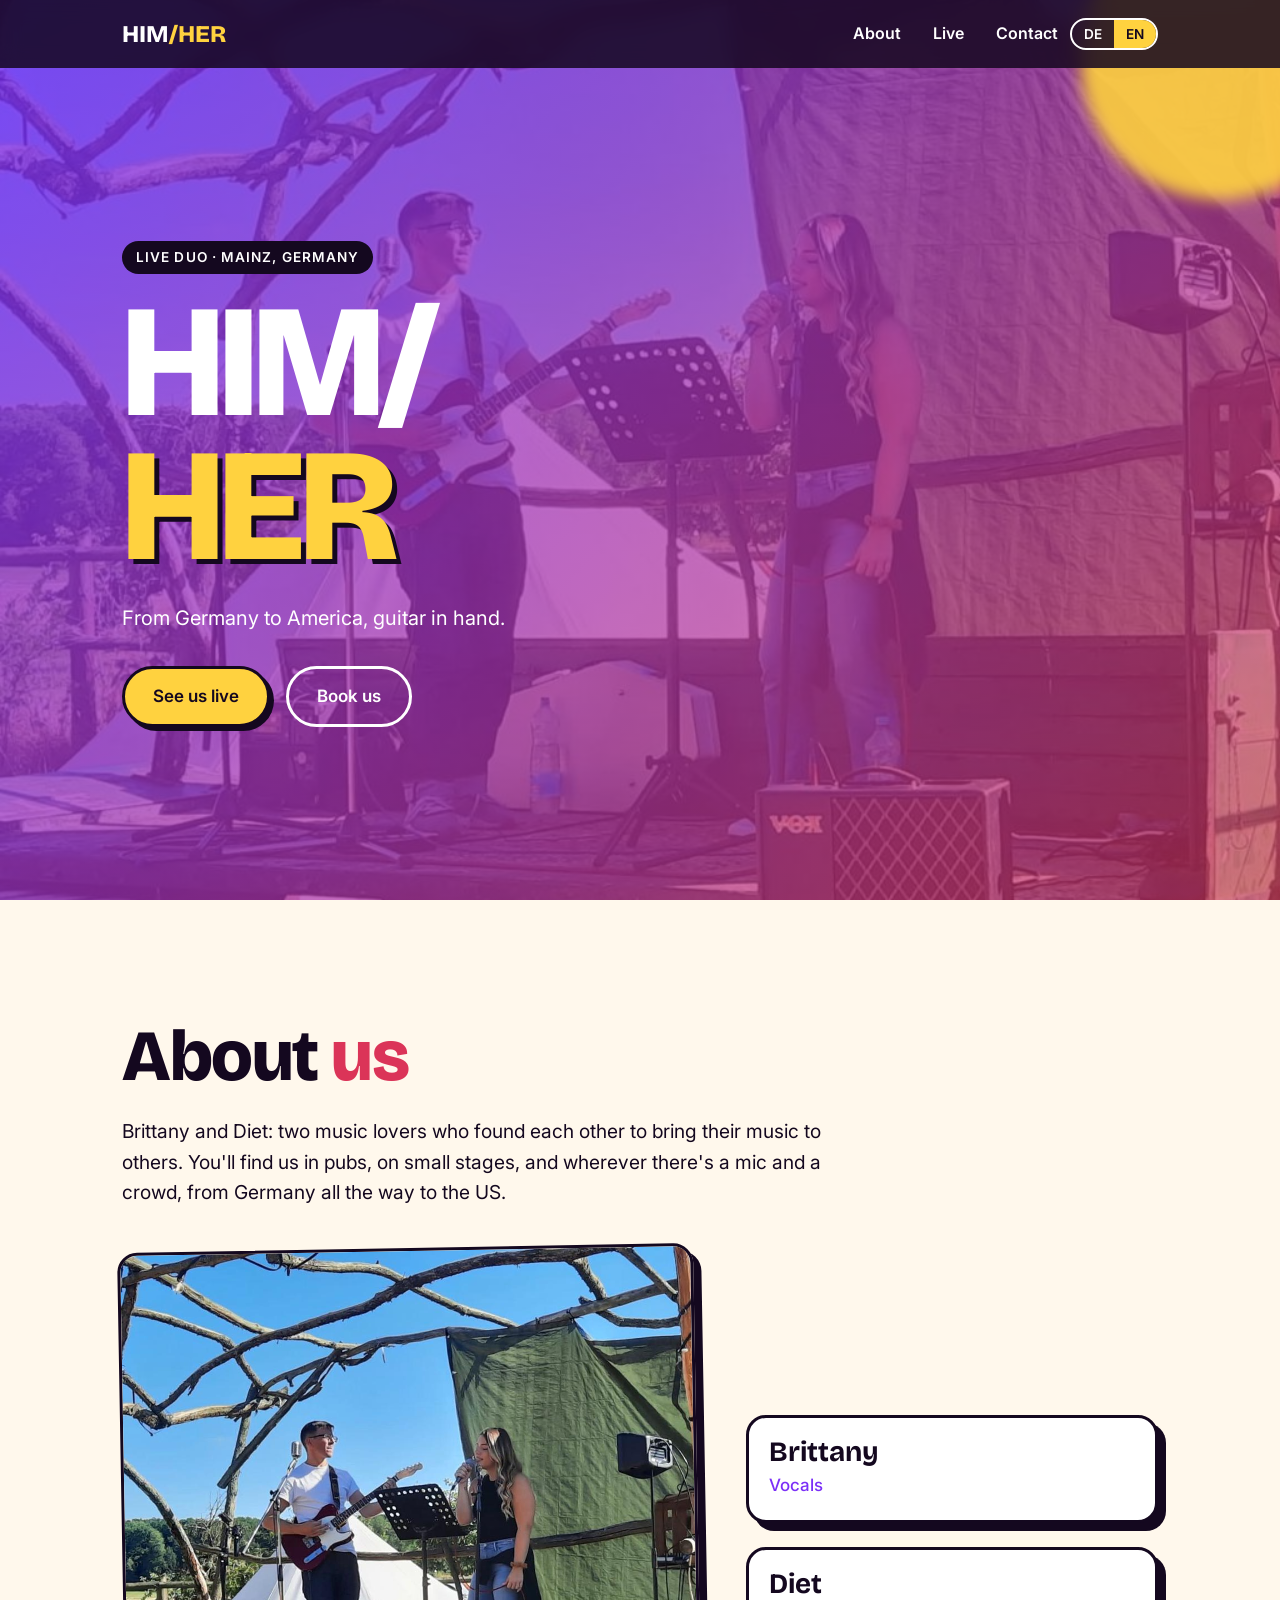
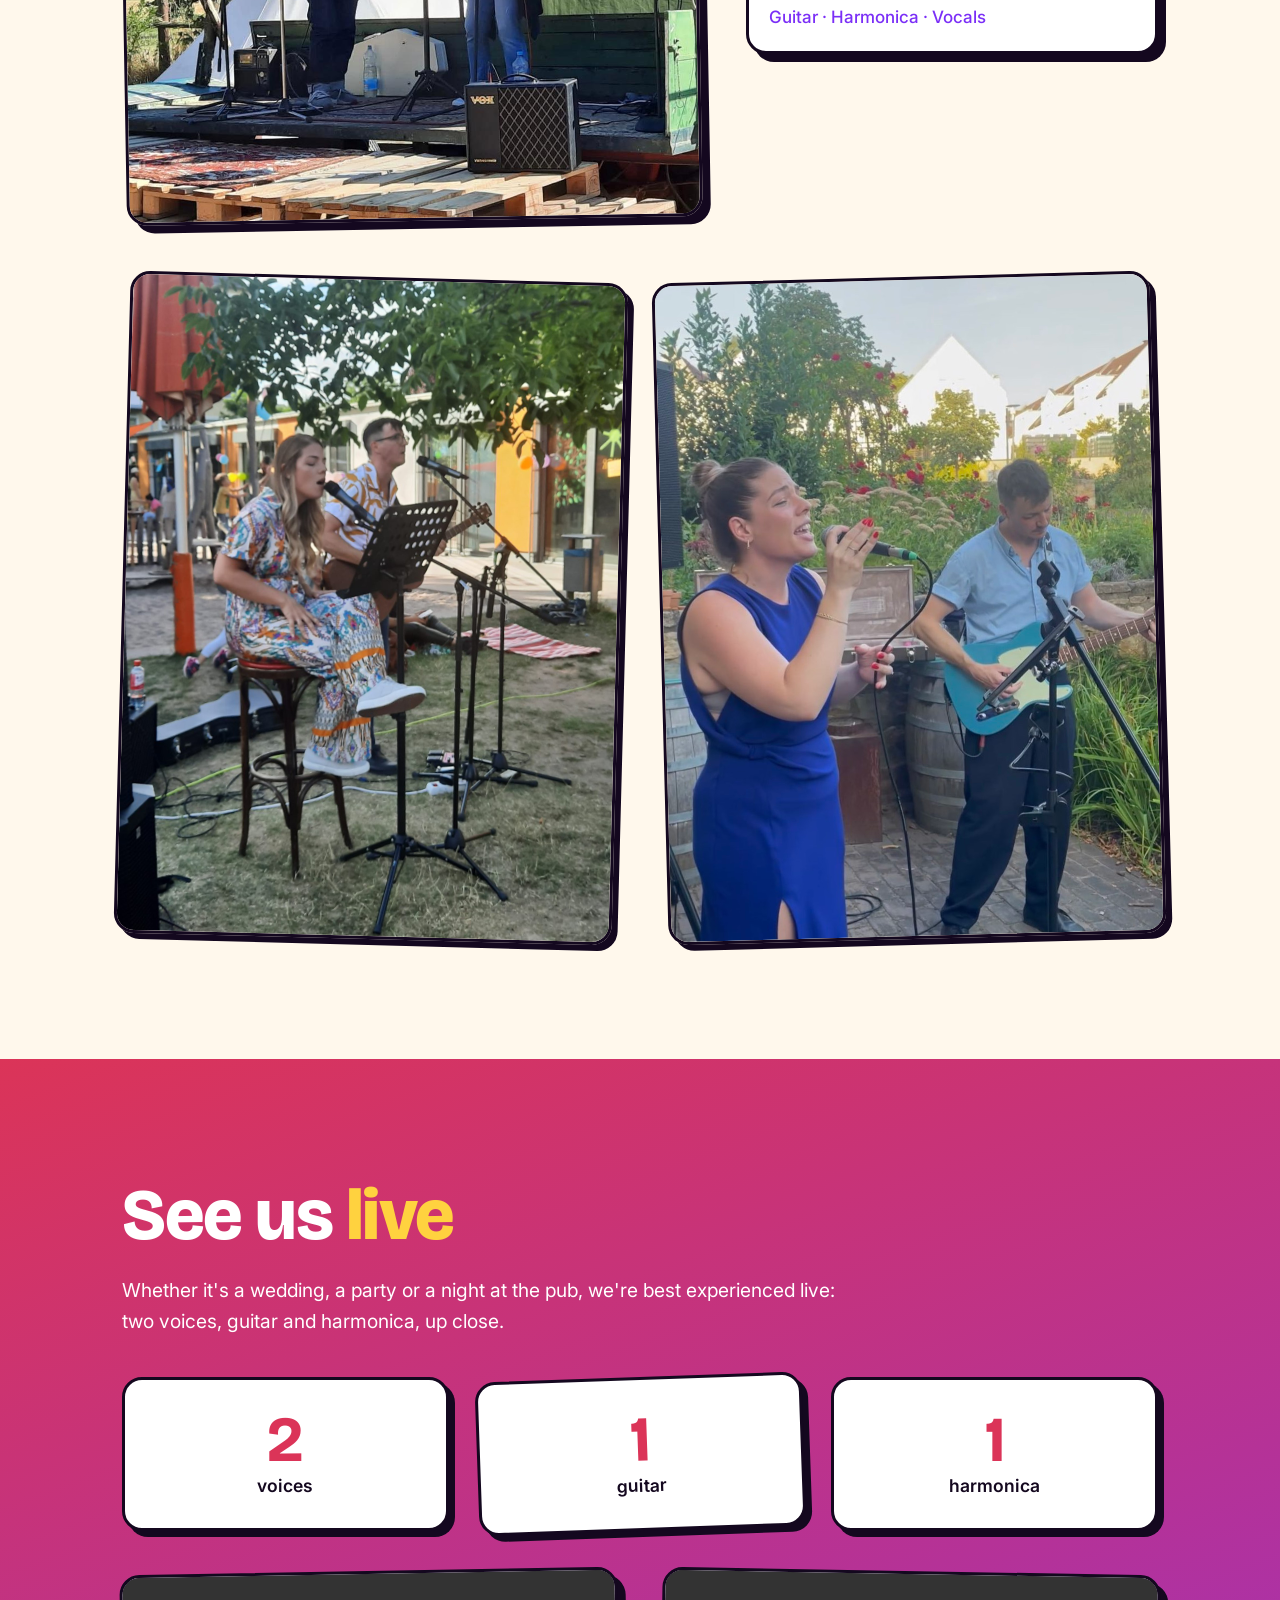
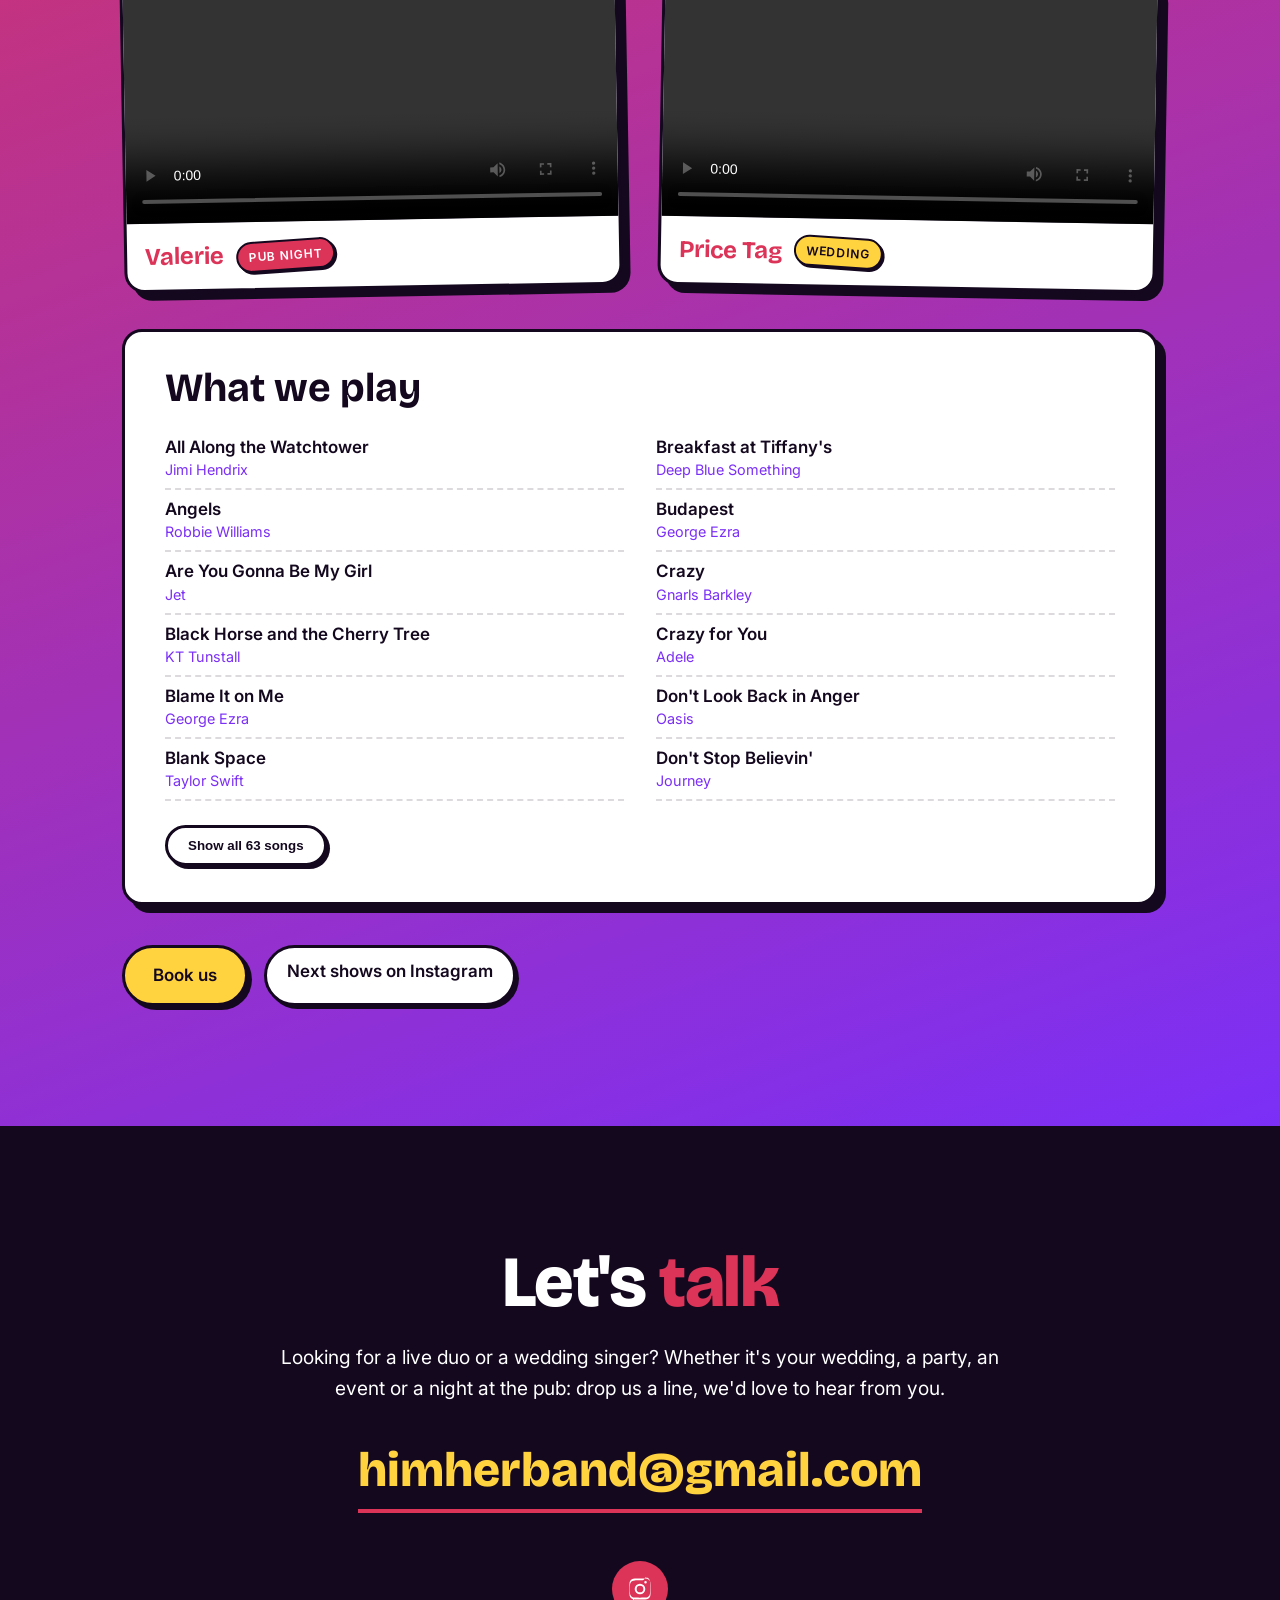
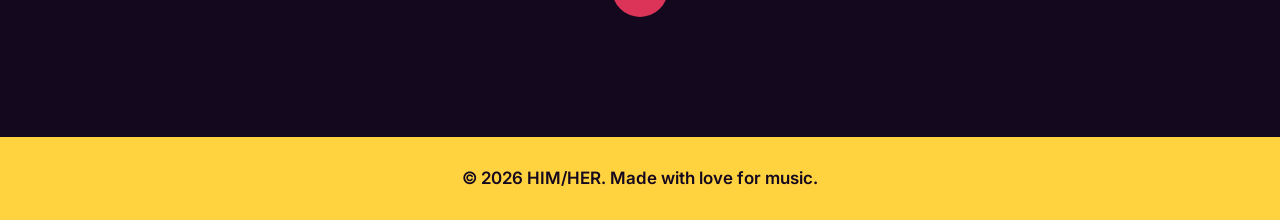
==== en/index.html @ 94f434e8 "Split into separate German (/) and English (/en/) pages with hreflang; broaden copy to weddings, par" ====
<!DOCTYPE html>
<html lang="en" class="no-js">
<head>
  <meta charset="UTF-8">
  <meta name="viewport" content="width=device-width, initial-scale=1.0">
  <!--
    ENGLISH page (https://himherduo.com/en/). The German version is ../index.html.
    Both files have the same structure: when you change something here, change it there too.
  -->
  <!-- EDIT: title and description (shown in Google results) -->
  <title>HIM/HER — Live Music Duo for Weddings &amp; Events from Germany</title>
  <meta name="description" content="HIM/HER is a live music duo from Mainz, Germany: vocals, guitar and harmonica for weddings, parties, events and pub nights. Live duo and wedding singer, playing in Germany and the US.">
  <link rel="canonical" href="https://himherduo.com/en/">

  <!-- The same page in both languages (tells Google which version to show to whom) -->
  <link rel="alternate" hreflang="de" href="https://himherduo.com/">
  <link rel="alternate" hreflang="en" href="https://himherduo.com/en/">
  <link rel="alternate" hreflang="x-default" href="https://himherduo.com/en/">

  <!-- Link preview when the page is shared (WhatsApp, Instagram, Facebook …) -->
  <meta property="og:type" content="website">
  <meta property="og:url" content="https://himherduo.com/en/">
  <meta property="og:title" content="HIM/HER — Live Music Duo from Germany">
  <meta property="og:description" content="Vocals, guitar and harmonica for weddings, parties, events and pub nights. From Germany to America.">
  <meta property="og:image" content="https://himherduo.com/images/himher.jpg">
  <meta property="og:locale" content="en_US">
  <meta property="og:locale:alternate" content="de_DE">
  <meta name="twitter:card" content="summary_large_image">

  <!-- Structured data: a machine-readable profile of the band for Google -->
  <script type="application/ld+json">
  {
    "@context": "https://schema.org",
    "@type": "MusicGroup",
    "name": "HIM/HER",
    "alternateName": "HIM/HER Duo",
    "url": "https://himherduo.com/",
    "image": "https://himherduo.com/images/himher.jpg",
    "logo": "https://himherduo.com/images/favicon-96x96.png",
    "description": "Live music duo from Mainz, Germany, for weddings, parties, events and pub nights: vocals, guitar and harmonica. Playing in Germany and the US.",
    "genre": ["Pop", "Rock", "Cover"],
    "email": "himherband@gmail.com",
    "foundingLocation": { "@type": "Place", "name": "Mainz, Germany" },
    "areaServed": ["Mainz", "Germany", "United States"],
    "sameAs": ["https://www.instagram.com/himherduo/"],
    "member": [
      { "@type": "OrganizationRole", "roleName": "Vocals", "member": { "@type": "Person", "name": "Brittany" } },
      { "@type": "OrganizationRole", "roleName": "Guitar, harmonica, vocals", "member": { "@type": "Person", "name": "Diet" } }
    ]
  }
  </script>

  <!-- If the visitor picked the other language before, go straight there -->
  <script>
    (function () {
      var pref;
      try { pref = localStorage.getItem("lang"); } catch (e) {}
      if (pref === "de") location.replace("../" + location.hash);
    })();
  </script>

  <link rel="preconnect" href="https://fonts.googleapis.com">
  <link rel="preconnect" href="https://fonts.gstatic.com" crossorigin>
  <link href="https://fonts.googleapis.com/css2?family=Bricolage+Grotesque:opsz,wght@12..96,700;12..96,800&family=Inter:wght@400;500;600&display=swap" rel="stylesheet">
  <link rel="stylesheet" href="../css/style.css">

  <!-- Site icon (browser tab, bookmarks, phone home screen) -->
  <link rel="icon" type="image/png" sizes="96x96" href="../images/favicon-96x96.png">
  <link rel="apple-touch-icon" href="../images/apple-touch-icon-60x60.png">
</head>
<body>

  <a class="skip-link" href="#main">Skip to content</a>

  <!-- ===== Header ===== -->
  <header class="site-header">
    <div class="container header-inner">
      <!-- EDIT: duo name / logo -->
      <a href="#top" class="logo">HIM<span>/HER</span></a>

      <div class="header-actions">
        <nav id="site-nav" class="site-nav" aria-label="Main">
          <ul>
            <li><a href="#about">About</a></li>
            <li><a href="#live">Live</a></li>
            <li><a href="#contact">Contact</a></li>
          </ul>
        </nav>

        <div class="lang-switch" role="group" aria-label="Sprache / Language">
          <a href="../" hreflang="de" lang="de" data-lang-link="de">DE</a>
          <a href="./" hreflang="en" lang="en" aria-current="page">EN</a>
        </div>

        <button class="nav-toggle" aria-expanded="false" aria-controls="site-nav" aria-label="Open menu">
          <span></span><span></span><span></span>
        </button>
      </div>
    </div>
  </header>

  <main id="main">

    <!-- ===== Hero ===== -->
    <section id="top" class="hero">
      <!-- EDIT: background video (muted, loops). Poster image shows while it loads. -->
      <video class="hero-video" autoplay loop muted playsinline poster="../images/himher.jpg" aria-hidden="true">
        <source src="../images/video.mp4" type="video/mp4">
      </video>
      <div class="hero-overlay" aria-hidden="true"></div>
      <div class="blob blob-1" aria-hidden="true"></div>
      <div class="container hero-inner">
        <!-- EDIT: genre / location line -->
        <p class="eyebrow">Live Duo · Mainz, Germany</p>
        <!-- EDIT: duo name -->
        <h1 class="hero-title">HIM/<br><span>HER</span></h1>
        <!-- EDIT: tagline -->
        <p class="hero-tagline">
          From Germany to America, guitar in hand.
        </p>
        <div class="hero-actions">
          <a href="#live" class="btn btn-primary">See us live</a>
          <a href="#contact" class="btn btn-ghost">Book us</a>
        </div>
      </div>
    </section>

    <!-- ===== About ===== -->
    <section id="about" class="section section-light reveal">
      <div class="container">
        <h2 class="section-title">
          About <em>us</em>
        </h2>
        <!-- EDIT: duo bio -->
        <p class="lead">
            Brittany and Diet: two music lovers who found each other to bring their music to others.
            You'll find us in pubs, on small stages, and wherever there's a mic and a crowd,
            from Germany all the way to the US.
        </p>

        <div class="about-grid">
          <figure class="band-photo">
            <img src="../images/himher.jpg"
                 alt="HIM/HER on an open-air stage: Diet on electric guitar, Brittany singing"
                 loading="lazy">
          </figure>

          <div class="members">
            <!-- EDIT: names and instruments -->
            <article class="member-card">
              <h3>Brittany</h3>
              <p class="member-role">
                Vocals
              </p>
            </article>
            <article class="member-card">
              <h3>Diet</h3>
              <p class="member-role">
                Guitar · Harmonica · Vocals
              </p>
            </article>
          </div>
        </div>

        <!-- EDIT: more live photos -->
        <div class="photo-strip">
          <figure>
            <img src="../images/live-open-air.jpg"
                 alt="Brittany singing on a bar stool with Diet on acoustic guitar behind her at an open-air gig"
                 loading="lazy">
          </figure>
          <figure>
            <img src="../images/live-evening.jpg"
                 alt="Brittany in a blue dress at the mic, Diet on a blue electric guitar, at an evening garden gig"
                 loading="lazy">
          </figure>
        </div>
      </div>
    </section>

    <!-- ===== Live ===== -->
    <section id="live" class="section section-gradient reveal">
      <div class="container">
        <h2 class="section-title">
          See us <em>live</em>
        </h2>
        <p class="lead">
          Whether it's a wedding, a party or a night at the pub, we're best experienced live: two voices, guitar and harmonica, up close.
        </p>

        <ul class="live-facts">
          <li><strong>2</strong>voices</li>
          <li><strong>1</strong>guitar</li>
          <li><strong>1</strong>harmonica</li>
        </ul>

        <!-- EDIT: live clips. preload="metadata" = the video only downloads when someone presses play -->
        <div class="live-videos">
          <figure class="live-video">
            <video controls playsinline preload="metadata">
              <source src="../images/live-valerie-pub.mp4#t=0.5" type="video/mp4">
            </video>
            <figcaption>
              <strong>Valerie</strong>
              <span class="tag">Pub night</span>
            </figcaption>
          </figure>
          <figure class="live-video">
            <video controls playsinline preload="metadata">
              <source src="../images/live-price-tag-wedding.mp4#t=0.5" type="video/mp4">
            </video>
            <figcaption>
              <strong>Price Tag</strong>
              <span class="tag tag-yellow">Wedding</span>
            </figcaption>
          </figure>
        </div>

        <!-- EDIT: song list (alphabetical). Add or remove <li> lines; update the "63" in the button text too. -->
        <div class="setlist-wrap">
          <h3 class="setlist-title">
            What we play
          </h3>
          <ol class="setlist" id="setlist">
            <li><strong>All Along the Watchtower</strong> <span class="artist">Jimi Hendrix</span></li>
            <li><strong>Angels</strong> <span class="artist">Robbie Williams</span></li>
            <li><strong>Are You Gonna Be My Girl</strong> <span class="artist">Jet</span></li>
            <li><strong>Black Horse and the Cherry Tree</strong> <span class="artist">KT Tunstall</span></li>
            <li><strong>Blame It on Me</strong> <span class="artist">George Ezra</span></li>
            <li><strong>Blank Space</strong> <span class="artist">Taylor Swift</span></li>
            <li><strong>Breakfast at Tiffany's</strong> <span class="artist">Deep Blue Something</span></li>
            <li><strong>Budapest</strong> <span class="artist">George Ezra</span></li>
            <li><strong>Crazy</strong> <span class="artist">Gnarls Barkley</span></li>
            <li><strong>Crazy for You</strong> <span class="artist">Adele</span></li>
            <li><strong>Don't Look Back in Anger</strong> <span class="artist">Oasis</span></li>
            <li><strong>Don't Stop Believin'</strong> <span class="artist">Journey</span></li>
            <li><strong>Faith</strong> <span class="artist">George Michael</span></li>
            <li><strong>Flowers</strong> <span class="artist">Miley Cyrus</span></li>
            <li><strong>Folsom Prison Blues</strong> <span class="artist">Johnny Cash</span></li>
            <li><strong>Follow Me</strong> <span class="artist">Uncle Kracker</span></li>
            <li><strong>Good Riddance (Time of Your Life)</strong> <span class="artist">Green Day</span></li>
            <li><strong>Hold My Girl</strong> <span class="artist">George Ezra</span></li>
            <li><strong>I Love Rock 'n' Roll</strong> <span class="artist">Joan Jett &amp; the Blackhearts</span></li>
            <li><strong>I Wanna Dance with Somebody</strong> <span class="artist">Whitney Houston</span></li>
            <li><strong>I Want It That Way</strong> <span class="artist">Backstreet Boys</span></li>
            <li><strong>I'm Not the Only One</strong> <span class="artist">Sam Smith</span></li>
            <li><strong>I'm Yours</strong> <span class="artist">Jason Mraz</span></li>
            <li><strong>Ironic</strong> <span class="artist">Alanis Morissette</span></li>
            <li><strong>Lean on Me</strong> <span class="artist">Bill Withers</span></li>
            <li><strong>Let Her Go</strong> <span class="artist">Passenger</span></li>
            <li><strong>Little Lion Man</strong> <span class="artist">Mumford &amp; Sons</span></li>
            <li><strong>Lonely Boy</strong> <span class="artist">The Black Keys</span></li>
            <li><strong>Love Yourself</strong> <span class="artist">Justin Bieber</span></li>
            <li><strong>Marry You</strong> <span class="artist">Bruno Mars</span></li>
            <li><strong>Memories</strong> <span class="artist">Maroon 5</span></li>
            <li><strong>Mr. Brightside</strong> <span class="artist">The Killers</span></li>
            <li><strong>New Rules</strong> <span class="artist">Dua Lipa</span></li>
            <li><strong>No Roots</strong> <span class="artist">Alice Merton</span></li>
            <li><strong>Otherside</strong> <span class="artist">Red Hot Chili Peppers</span></li>
            <li><strong>Pink Pony Club</strong> <span class="artist">Chappell Roan</span></li>
            <li><strong>Price Tag</strong> <span class="artist">Jessie J</span></li>
            <li><strong>Purple Haze</strong> <span class="artist">Jimi Hendrix</span></li>
            <li><strong>Rather Be</strong> <span class="artist">Clean Bandit</span></li>
            <li><strong>Riptide</strong> <span class="artist">Vance Joy</span></li>
            <li><strong>Rolling in the Deep</strong> <span class="artist">Adele</span></li>
            <li><strong>Save Tonight</strong> <span class="artist">Eagle-Eye Cherry</span></li>
            <li><strong>Scar Tissue</strong> <span class="artist">Red Hot Chili Peppers</span></li>
            <li><strong>Seven Nation Army</strong> <span class="artist">The White Stripes</span></li>
            <li><strong>Sex on Fire</strong> <span class="artist">Kings of Leon</span></li>
            <li><strong>Shallow</strong> <span class="artist">Lady Gaga &amp; Bradley Cooper</span></li>
            <li><strong>Shivers</strong> <span class="artist">Ed Sheeran</span></li>
            <li><strong>Smells Like Teen Spirit</strong> <span class="artist">Nirvana</span></li>
            <li><strong>Somebody to Love</strong> <span class="artist">Jefferson Airplane</span></li>
            <li><strong>Stargazing</strong> <span class="artist">Myles Smith</span></li>
            <li><strong>Stick Season</strong> <span class="artist">Noah Kahan</span></li>
            <li><strong>Sweet Child O' Mine</strong> <span class="artist">Guns N' Roses</span></li>
            <li><strong>The Best</strong> <span class="artist">Tina Turner</span></li>
            <li><strong>The Cave</strong> <span class="artist">Mumford &amp; Sons</span></li>
            <li><strong>Torn</strong> <span class="artist">Natalie Imbruglia</span></li>
            <li><strong>Valerie</strong> <span class="artist">Amy Winehouse</span></li>
            <li><strong>Wagon Wheel</strong> <span class="artist">Darius Rucker</span></li>
            <li><strong>Wake Me Up</strong> <span class="artist">Avicii</span></li>
            <li><strong>We Are Never Ever Getting Back Together</strong> <span class="artist">Taylor Swift</span></li>
            <li><strong>What I Like About You</strong> <span class="artist">The Romantics</span></li>
            <li><strong>When I Come Around</strong> <span class="artist">Green Day</span></li>
            <li><strong>Wondering Why</strong> <span class="artist">The Red Clay Strays</span></li>
            <li><strong>Zombie</strong> <span class="artist">The Cranberries</span></li>
            <li class="setlist-more">… and many more!</li>
          </ol>
          <button type="button" class="btn btn-chip setlist-toggle" aria-expanded="false" aria-controls="setlist">
            <span class="show-more">Show all 63 songs</span>
            <span class="show-less">Show less</span>
          </button>
        </div>

        <div class="live-actions">
          <a href="#contact" class="btn btn-primary">Book us</a>
          <a href="https://www.instagram.com/himherduo/" target="_blank" rel="noopener" class="btn btn-chip">
            Next shows on Instagram
          </a>
        </div>
      </div>
    </section>

    <!-- ===== Contact ===== -->
    <section id="contact" class="section section-dark reveal">
      <div class="container contact-inner">
        <h2 class="section-title">
          Let's <em>talk</em>
        </h2>
        <p class="lead">
          Looking for a live duo or a wedding singer? Whether it's your wedding, a party, an event or a night at the pub: drop us a line, we'd love to hear from you.
        </p>

        <!-- EDIT: booking email (change it in both places) -->
        <a href="mailto:himherband@gmail.com" class="email-link">himherband@gmail.com</a>

        <!-- EDIT: social profile URLs -->
        <ul class="socials" aria-label="Social media">
          <li>
            <a href="https://www.instagram.com/himherduo/" target="_blank" rel="noopener" aria-label="Instagram">
              <svg viewBox="0 0 24 24" aria-hidden="true"><path d="M12 2.2c3.2 0 3.6 0 4.8.1 1.2.1 1.8.2 2.2.4.6.2 1 .5 1.4.9.4.4.7.8.9 1.4.2.4.4 1.1.4 2.2.1 1.3.1 1.6.1 4.8s0 3.6-.1 4.8c-.1 1.2-.2 1.8-.4 2.2-.2.6-.5 1-.9 1.4-.4.4-.8.7-1.4.9-.4.2-1.1.4-2.2.4-1.3.1-1.6.1-4.8.1s-3.6 0-4.8-.1c-1.2-.1-1.8-.2-2.2-.4-.6-.2-1-.5-1.4-.9-.4-.4-.7-.8-.9-1.4-.2-.4-.4-1.1-.4-2.2C2.2 15.6 2.2 15.2 2.2 12s0-3.6.1-4.8c.1-1.2.2-1.8.4-2.2.2-.6.5-1 .9-1.4.4-.4.8-.7 1.4-.9.4-.2 1.1-.4 2.2-.4C8.4 2.2 8.8 2.2 12 2.2zm0 1.8c-3.1 0-3.5 0-4.7.1-1.1.1-1.7.2-2.1.4-.5.2-.9.4-1.3.8-.4.4-.6.8-.8 1.3-.2.4-.3 1-.4 2.1C2.6 9.9 2.6 10.3 2.6 12s0 2.1.1 3.3c.1 1.1.2 1.7.4 2.1.2.5.4.9.8 1.3.4.4.8.6 1.3.8.4.2 1 .3 2.1.4 1.2.1 1.6.1 4.7.1s3.5 0 4.7-.1c1.1-.1 1.7-.2 2.1-.4.5-.2.9-.4 1.3-.8.4-.4.6-.8.8-1.3.2-.4.3-1 .4-2.1.1-1.2.1-1.6.1-4.7s0-3.5-.1-4.7c-.1-1.1-.2-1.7-.4-2.1-.2-.5-.4-.9-.8-1.3-.4-.4-.8-.6-1.3-.8-.4-.2-1-.3-2.1-.4C15.5 4 15.1 4 12 4zm0 3.1a4.9 4.9 0 1 1 0 9.8 4.9 4.9 0 0 1 0-9.8zm0 8a3.1 3.1 0 1 0 0-6.2 3.1 3.1 0 0 0 0 6.2zm5.1-8.2a1.15 1.15 0 1 1 0-2.3 1.15 1.15 0 0 1 0 2.3z"/></svg>
            </a>
          </li>
        </ul>
      </div>
    </section>

  </main>

  <!-- ===== Footer ===== -->
  <footer class="site-footer">
    <div class="container">
      <!-- EDIT: duo name -->
      <p>© <span id="year"></span> HIM/HER. Made with love for music.</p>
    </div>
  </footer>

  <script src="../js/main.js"></script>
</body>
</html>
---- css/style.css ----
/* =========================================================
   Duo one-pager styles
   Change the colors and fonts below to restyle the whole site.
   ========================================================= */
:root {
  --pink:   #db3458; /* HIM/HER brand pink from the old site */
  --violet: #7b2ff7;
  --yellow: #ffd23f;
  --ink:    #14081f;
  --cream:  #fff8ec;

  --font-display: "Bricolage Grotesque", "Arial Black", sans-serif;
  --font-body: "Inter", system-ui, -apple-system, "Segoe UI", sans-serif;

  --radius: 20px;
  --max-width: 1100px;
  --header-height: 68px;
}

.section-title em { font-style: normal; }

/* ---------- Base ---------- */
*,
*::before,
*::after { box-sizing: border-box; }

html { scroll-behavior: smooth; scroll-padding-top: var(--header-height); }

body {
  margin: 0;
  font-family: var(--font-body);
  font-size: 1.0625rem;
  line-height: 1.6;
  color: var(--ink);
  background: var(--cream);
  overflow-x: hidden;
}

img { max-width: 100%; display: block; }

a { color: inherit; }

h1, h2, h3 { font-family: var(--font-display); line-height: 1; margin: 0; }

:focus-visible {
  outline: 3px solid var(--yellow);
  outline-offset: 3px;
  border-radius: 6px;
}

.container {
  width: 100%;
  max-width: var(--max-width);
  margin-inline: auto;
  padding-inline: 20px;
}

.skip-link {
  position: absolute;
  left: 12px;
  top: -60px;
  z-index: 100;
  padding: 10px 16px;
  background: var(--yellow);
  color: var(--ink);
  font-weight: 600;
  border-radius: 10px;
}
.skip-link:focus { top: 12px; }

/* ---------- Buttons ---------- */
.btn {
  display: inline-block;
  padding: 14px 28px;
  border-radius: 999px;
  font-weight: 600;
  text-decoration: none;
  border: 3px solid var(--ink);
  transition: transform .15s ease, box-shadow .15s ease;
}
.btn:hover { transform: translate(-3px, -3px); }

.btn-primary {
  background: var(--yellow);
  color: var(--ink);
  box-shadow: 4px 4px 0 var(--ink);
}
.btn-primary:hover { box-shadow: 7px 7px 0 var(--ink); }

.btn-ghost {
  background: transparent;
  color: #fff;
  border-color: #fff;
}
.btn-ghost:hover { box-shadow: 5px 5px 0 #fff; }

.btn-chip {
  padding: 10px 20px;
  background: #fff;
  color: var(--ink);
  box-shadow: 3px 3px 0 var(--ink);
}
.btn-chip:hover { box-shadow: 6px 6px 0 var(--ink); }

/* ---------- Header ---------- */
.site-header {
  position: fixed;
  inset: 0 0 auto 0;
  z-index: 50;
  height: var(--header-height);
  background: rgba(20, 8, 31, .85);
  backdrop-filter: blur(10px);
  color: #fff;
}

.header-inner {
  height: 100%;
  display: flex;
  align-items: center;
  justify-content: space-between;
}

.logo {
  font-family: var(--font-display);
  font-size: 1.5rem;
  font-weight: 800;
  text-decoration: none;
}
.logo span { color: var(--yellow); }

.header-actions {
  display: flex;
  align-items: center;
  gap: 12px;
}

/* DE | EN switch */
.lang-switch {
  display: flex;
  border: 2px solid #fff;
  border-radius: 999px;
  overflow: hidden;
}
.lang-switch a {
  padding: 6px 12px;
  color: #fff;
  font: 600 .85rem var(--font-body);
  text-decoration: none;
}
.lang-switch a:hover { background: rgba(255, 255, 255, .15); }
.lang-switch a[aria-current="page"] {
  background: var(--yellow);
  color: var(--ink);
}

/* "Also available in English / auf Deutsch" hint, added by JS for visitors whose browser uses the other language */
.lang-hint {
  position: fixed;
  left: 16px;
  bottom: 16px;
  z-index: 60;
  display: flex;
  flex-wrap: wrap;
  align-items: center;
  gap: 6px 12px;
  max-width: calc(100% - 32px);
  padding: 12px 44px 12px 16px;
  background: var(--yellow);
  color: var(--ink);
  font-size: .95rem;
  border: 3px solid var(--ink);
  border-radius: var(--radius);
  box-shadow: 5px 5px 0 var(--ink);
}
.lang-hint a { font-weight: 600; color: var(--ink); }
.lang-hint-close {
  position: absolute;
  top: 4px;
  right: 8px;
  padding: 4px 8px;
  background: none;
  border: 0;
  color: var(--ink);
  font-size: 1.4rem;
  line-height: 1;
  cursor: pointer;
}

.nav-toggle {
  display: flex;
  flex-direction: column;
  gap: 5px;
  padding: 10px;
  background: none;
  border: 0;
  cursor: pointer;
}
.nav-toggle span {
  width: 26px;
  height: 3px;
  background: #fff;
  border-radius: 2px;
  transition: transform .2s ease, opacity .2s ease;
}
.nav-toggle[aria-expanded="true"] span:nth-child(1) { transform: translateY(8px) rotate(45deg); }
.nav-toggle[aria-expanded="true"] span:nth-child(2) { opacity: 0; }
.nav-toggle[aria-expanded="true"] span:nth-child(3) { transform: translateY(-8px) rotate(-45deg); }

.site-nav {
  position: absolute;
  top: var(--header-height);
  left: 0;
  right: 0;
  background: var(--ink);
  display: none;
}
.site-nav.is-open { display: block; }

.site-nav ul {
  list-style: none;
  margin: 0;
  padding: 12px 20px 24px;
}
.site-nav a {
  display: block;
  padding: 12px 0;
  font-family: var(--font-display);
  font-size: 1.5rem;
  text-decoration: none;
}
.site-nav a:hover { color: var(--yellow); }

/* ---------- Hero ---------- */
.hero {
  position: relative;
  min-height: 100vh;
  min-height: 100svh;
  display: flex;
  align-items: center;
  padding-top: var(--header-height);
  color: #fff;
  background: var(--ink);
  overflow: hidden;
}

.hero-video {
  position: absolute;
  inset: 0;
  width: 100%;
  height: 100%;
  object-fit: cover;
}

/* Colored tint over the video so the text stays readable */
.hero-overlay {
  position: absolute;
  inset: 0;
  background: linear-gradient(135deg, rgba(123, 47, 247, .8) 0%, rgba(219, 52, 88, .65) 100%);
}

.blob {
  position: absolute;
  border-radius: 50%;
  filter: blur(8px);
  opacity: .9;
  animation: float 9s ease-in-out infinite;
}
/* Small decorative circle tucked into the top-right corner (kept small so it doesn't hide faces in the video) */
.blob-1 {
  width: 190px; height: 190px;
  background: var(--yellow);
  top: -60px; right: -60px;
}

@keyframes float {
  0%, 100% { transform: translate(0, 0) scale(1); }
  50%      { transform: translate(-20px, 25px) scale(1.08); }
}

.hero-inner { position: relative; z-index: 1; }

.eyebrow {
  display: inline-block;
  margin: 0 0 16px;
  padding: 6px 14px;
  background: var(--ink);
  border-radius: 999px;
  font-size: .85rem;
  font-weight: 600;
  letter-spacing: .08em;
  text-transform: uppercase;
}

.hero-title {
  font-size: clamp(4rem, 17vw, 10rem);
  font-weight: 800;
  letter-spacing: -.03em;
  line-height: .9;
}
.hero-title span {
  color: var(--yellow);
  text-shadow: 5px 5px 0 var(--ink);
}

.hero-tagline {
  max-width: 32ch;
  margin: 24px 0 32px;
  font-size: 1.25rem;
}

.hero-actions { display: flex; flex-wrap: wrap; gap: 16px; }

/* ---------- Sections ---------- */
.section { padding: 88px 0; }

.section-title {
  font-size: clamp(2.75rem, 9vw, 4.5rem);
  font-weight: 800;
  letter-spacing: -.02em;
  margin-bottom: 24px;
}

.lead { max-width: 60ch; font-size: 1.2rem; margin: 0 0 40px; }

.section-light { background: var(--cream); }
.section-light .section-title em { color: var(--pink); }

.section-gradient {
  color: #fff;
  background: linear-gradient(160deg, var(--pink) 0%, var(--violet) 100%);
}
.section-gradient .section-title em { color: var(--yellow); }

.section-dark { background: var(--ink); color: #fff; }
.section-dark .section-title em { color: var(--pink); }

/* ---------- About ---------- */
.about-grid {
  display: grid;
  grid-template-columns: 1fr;
  gap: 32px;
}

.band-photo {
  margin: 0;
  border: 3px solid var(--ink);
  border-radius: var(--radius);
  box-shadow: 8px 8px 0 var(--ink);
  overflow: hidden;
  transform: rotate(-1deg);
}
.band-photo img { width: 100%; height: auto; }

/* Two extra live photos under the band photo, side by side on every screen size */
.photo-strip {
  display: grid;
  grid-template-columns: 1fr 1fr;
  gap: 20px;
  margin-top: 40px;
}
.photo-strip figure {
  margin: 0;
  border: 3px solid var(--ink);
  border-radius: var(--radius);
  box-shadow: 6px 6px 0 var(--ink);
  overflow: hidden;
}
.photo-strip figure:nth-child(odd)  { transform: rotate(1.5deg); }
.photo-strip figure:nth-child(even) { transform: rotate(-1.5deg); }
.photo-strip img {
  width: 100%;
  aspect-ratio: 3 / 4;
  object-fit: cover;
}

.members {
  display: grid;
  grid-template-columns: 1fr 1fr;
  gap: 20px;
  align-content: center;
}

.member-card {
  padding: 20px;
  background: #fff;
  border: 3px solid var(--ink);
  border-radius: var(--radius);
  box-shadow: 8px 8px 0 var(--ink);
  transition: transform .2s ease;
}
.member-card:nth-child(odd):hover  { transform: rotate(-1.5deg); }
.member-card:nth-child(even):hover { transform: rotate(1.5deg); }

.member-photo {
  width: 100%;
  aspect-ratio: 4 / 3;
  object-fit: cover;
  border-radius: calc(var(--radius) - 8px);
  margin-bottom: 16px;
}

.placeholder {
  display: grid;
  place-items: center;
  font-family: var(--font-display);
  font-size: 5rem;
  font-weight: 800;
  color: #fff;
}
.placeholder.pink   { background: linear-gradient(135deg, var(--pink), var(--yellow)); }
.placeholder.violet { background: linear-gradient(135deg, var(--violet), var(--pink)); }

.member-card h3 { font-size: 1.75rem; }
.member-role { margin: 6px 0 0; font-weight: 500; color: var(--violet); }

/* ---------- Live ---------- */
.live-facts {
  list-style: none;
  display: grid;
  grid-template-columns: repeat(3, 1fr);
  gap: 14px;
  margin: 0 0 40px;
  padding: 0;
}
.live-facts li {
  display: flex;
  flex-direction: column;
  align-items: center;
  padding: 18px 8px;
  background: #fff;
  color: var(--ink);
  font-weight: 600;
  font-size: .9rem;
  text-align: center;
  hyphens: auto; /* lets long words like "Mundharmonika" break on narrow phones */
  overflow-wrap: anywhere;
  border: 3px solid var(--ink);
  border-radius: var(--radius);
  box-shadow: 6px 6px 0 var(--ink);
}
.live-facts li:nth-child(2) { transform: rotate(-2deg); }
.live-facts strong {
  font-family: var(--font-display);
  font-size: clamp(2.5rem, 10vw, 4rem);
  line-height: 1;
  color: var(--pink);
}

/* Live clips: stacked on phones, side by side from 768px.
   Works for both portrait (phone) and landscape videos. */
.live-videos {
  display: grid;
  grid-template-columns: 1fr;
  gap: 32px;
  margin: 0 0 40px;
}
.live-video {
  margin: 0;
  background: #fff;
  color: var(--ink);
  border: 3px solid var(--ink);
  border-radius: var(--radius);
  box-shadow: 8px 8px 0 var(--ink);
  overflow: hidden;
}
.live-video:nth-child(odd)  { transform: rotate(-1deg); }
.live-video:nth-child(even) { transform: rotate(1deg); }
.live-video video {
  display: block;
  width: 100%;
  max-height: 70vh;
  background: var(--ink);
}
.live-video figcaption {
  display: flex;
  flex-wrap: wrap;
  align-items: baseline;
  gap: 4px 12px;
  padding: 14px 18px;
  font-weight: 500;
}
.live-video figcaption strong {
  font-family: var(--font-display);
  font-size: 1.5rem;
  color: var(--pink);
}

/* Sticker-style label next to the song title */
.tag {
  align-self: center;
  padding: 4px 10px;
  background: var(--pink);
  color: #fff;
  font-size: .75rem;
  font-weight: 600;
  letter-spacing: .08em;
  text-transform: uppercase;
  border: 2px solid var(--ink);
  border-radius: 999px;
  box-shadow: 2px 2px 0 var(--ink);
  transform: rotate(-3deg);
}
.tag-yellow {
  background: var(--yellow);
  color: var(--ink);
  transform: rotate(3deg);
}

/* Song list: a white card, 1 column on phones, 2-3 on bigger screens.
   With JS, only the first 12 songs show until "Show all" is pressed. */
.setlist-wrap {
  margin: 0 0 40px;
  padding: 24px 20px;
  background: #fff;
  color: var(--ink);
  border: 3px solid var(--ink);
  border-radius: var(--radius);
  box-shadow: 8px 8px 0 var(--ink);
}
.setlist-title {
  font-size: clamp(1.75rem, 6vw, 2.5rem);
  margin-bottom: 20px;
}
.setlist {
  list-style: none;
  margin: 0 0 24px;
  padding: 0;
  columns: 1;
  column-gap: 32px;
}
.setlist li {
  break-inside: avoid;
  padding: 8px 0;
  border-bottom: 2px dashed rgba(20, 8, 31, .15);
  line-height: 1.3;
}
.setlist strong { display: block; font-weight: 600; }
.setlist .artist { font-size: .9rem; color: var(--violet); }
.setlist .setlist-more {
  border-bottom: 0;
  font-family: var(--font-display);
  font-size: 1.25rem;
  color: var(--pink);
}

html:not(.no-js) .setlist:not(.is-expanded) li:nth-child(n+13) { display: none; }
.no-js .setlist-toggle { display: none; }
.setlist-toggle[aria-expanded="true"] .show-more,
.setlist-toggle[aria-expanded="false"] .show-less { display: none; }

.live-actions { display: flex; flex-wrap: wrap; gap: 16px; }

/* ---------- Contact ---------- */
.contact-inner { text-align: center; }
.contact-inner .lead { margin-inline: auto; margin-bottom: 28px; }

.email-link {
  display: inline-block;
  font-family: var(--font-display);
  font-size: clamp(1.4rem, 6vw, 3rem);
  font-weight: 800;
  color: var(--yellow);
  text-decoration: none;
  word-break: break-all;
  border-bottom: 4px solid var(--pink);
}
.email-link:hover { color: #fff; }

.socials {
  list-style: none;
  display: flex;
  justify-content: center;
  flex-wrap: wrap;
  gap: 16px;
  margin: 48px 0 0;
  padding: 0;
}
.socials a {
  display: grid;
  place-items: center;
  width: 56px;
  height: 56px;
  border-radius: 50%;
  background: var(--pink);
  transition: transform .15s ease, background .15s ease;
}
.socials a:hover { background: var(--violet); transform: translateY(-4px) rotate(-8deg); }
.socials svg { width: 26px; height: 26px; fill: #fff; }

/* ---------- Footer ---------- */
.site-footer {
  padding: 28px 0;
  background: var(--yellow);
  color: var(--ink);
  font-weight: 600;
  text-align: center;
}
.site-footer p { margin: 0; }

/* ---------- Scroll reveal ---------- */
.reveal .container {
  opacity: 0;
  transform: translateY(40px);
  transition: opacity .7s ease, transform .7s ease;
}
.reveal.is-visible .container { opacity: 1; transform: none; }
/* Without JS, show everything */
.no-js .reveal .container { opacity: 1; transform: none; }

/* ---------- Tablet & desktop ---------- */
@media (min-width: 768px) {
  .container { padding-inline: 32px; }

  .nav-toggle { display: none; }

  .site-nav {
    position: static;
    display: block;
    background: none;
  }
  .site-nav ul { display: flex; gap: 32px; padding: 0; }
  .site-nav a { padding: 0; font-family: var(--font-body); font-size: 1rem; font-weight: 600; }

  .section { padding: 120px 0; }

  .about-grid { grid-template-columns: 1.4fr 1fr; gap: 48px; align-items: center; }
  .members { grid-template-columns: 1fr; gap: 24px; }

  .live-facts { gap: 28px; }
  .live-facts li { padding: 28px 12px; font-size: 1.1rem; }
  .live-videos { grid-template-columns: 1fr 1fr; gap: 40px; align-items: start; }
  .setlist-wrap { padding: 36px 40px; }
  .setlist { columns: 2; }
  .photo-strip { gap: 40px; margin-top: 56px; }

  .blob-1 { width: 280px; height: 280px; top: -80px; right: -80px; }
}

/* ---------- Reduced motion ---------- */
@media (prefers-reduced-motion: reduce) {
  html { scroll-behavior: auto; }
  *, *::before, *::after {
    animation: none !important;
    transition: none !important;
  }
  .reveal .container { opacity: 1; transform: none; }
}
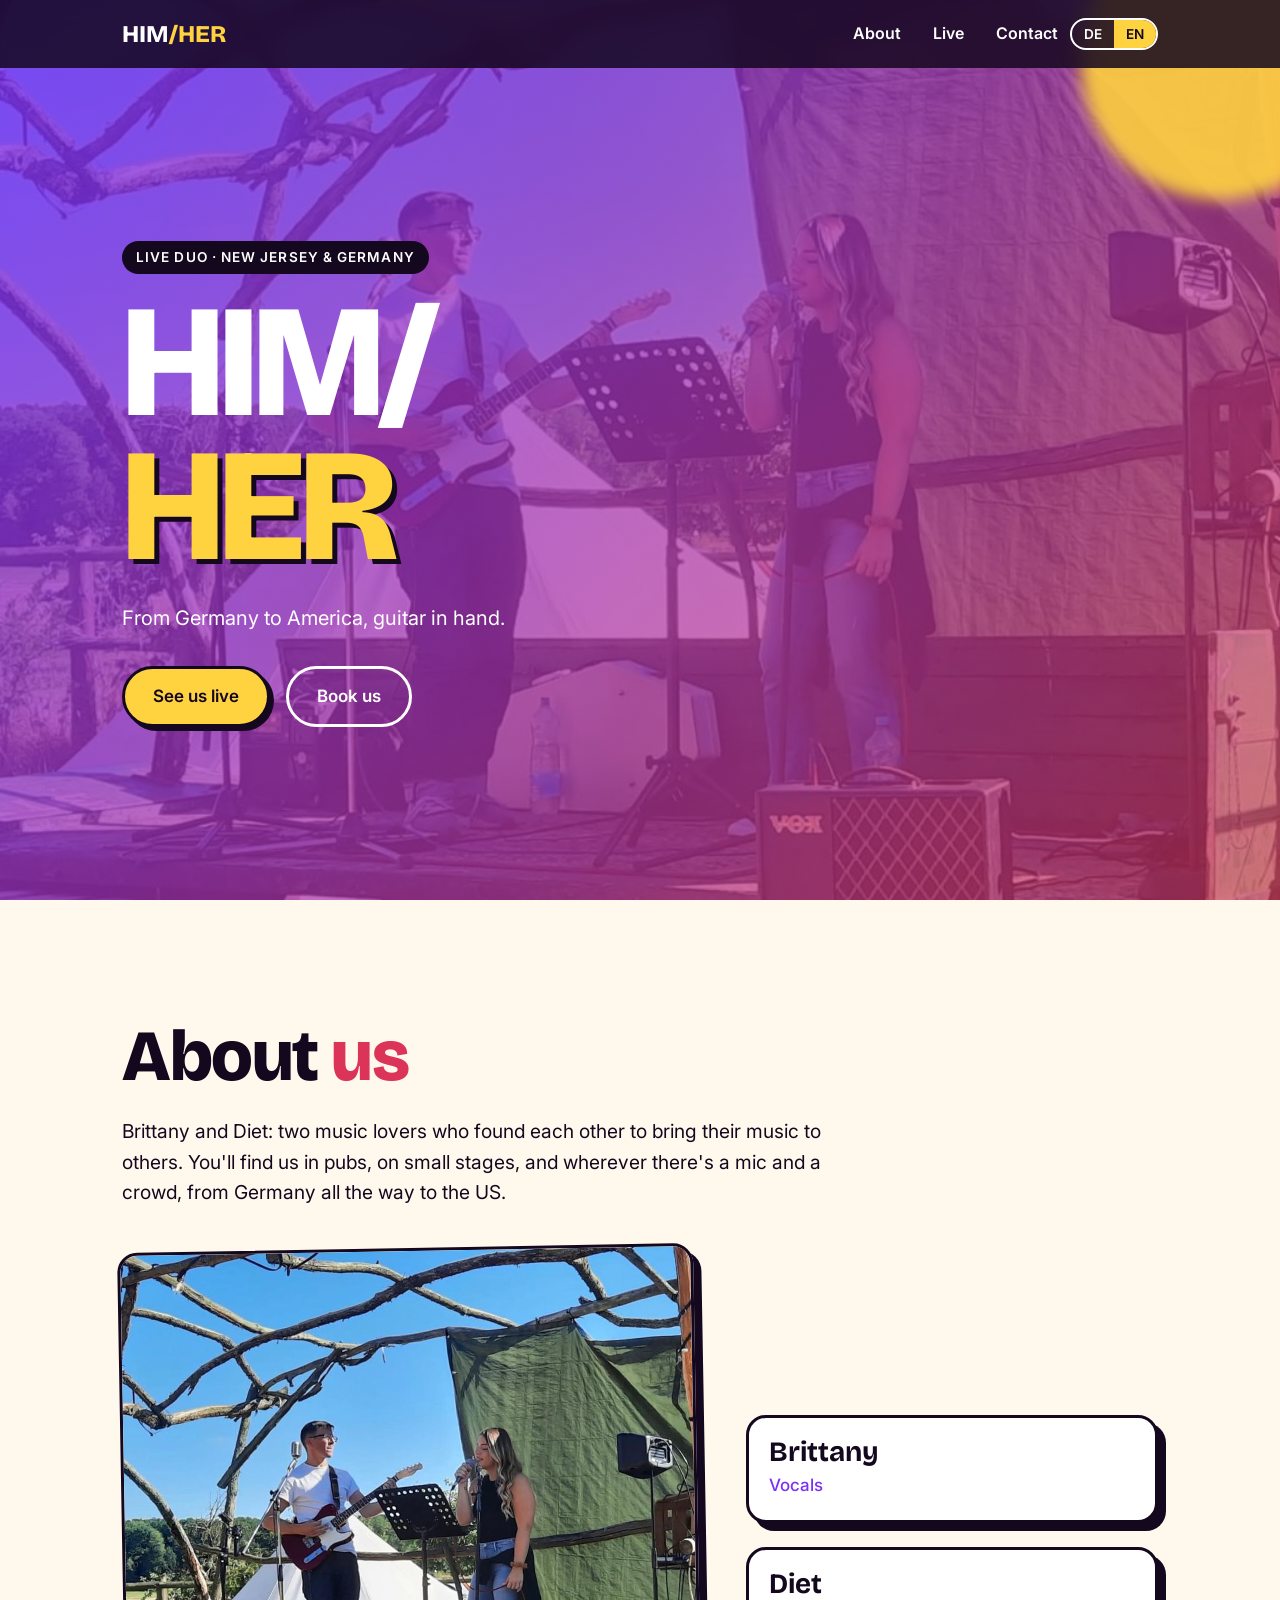
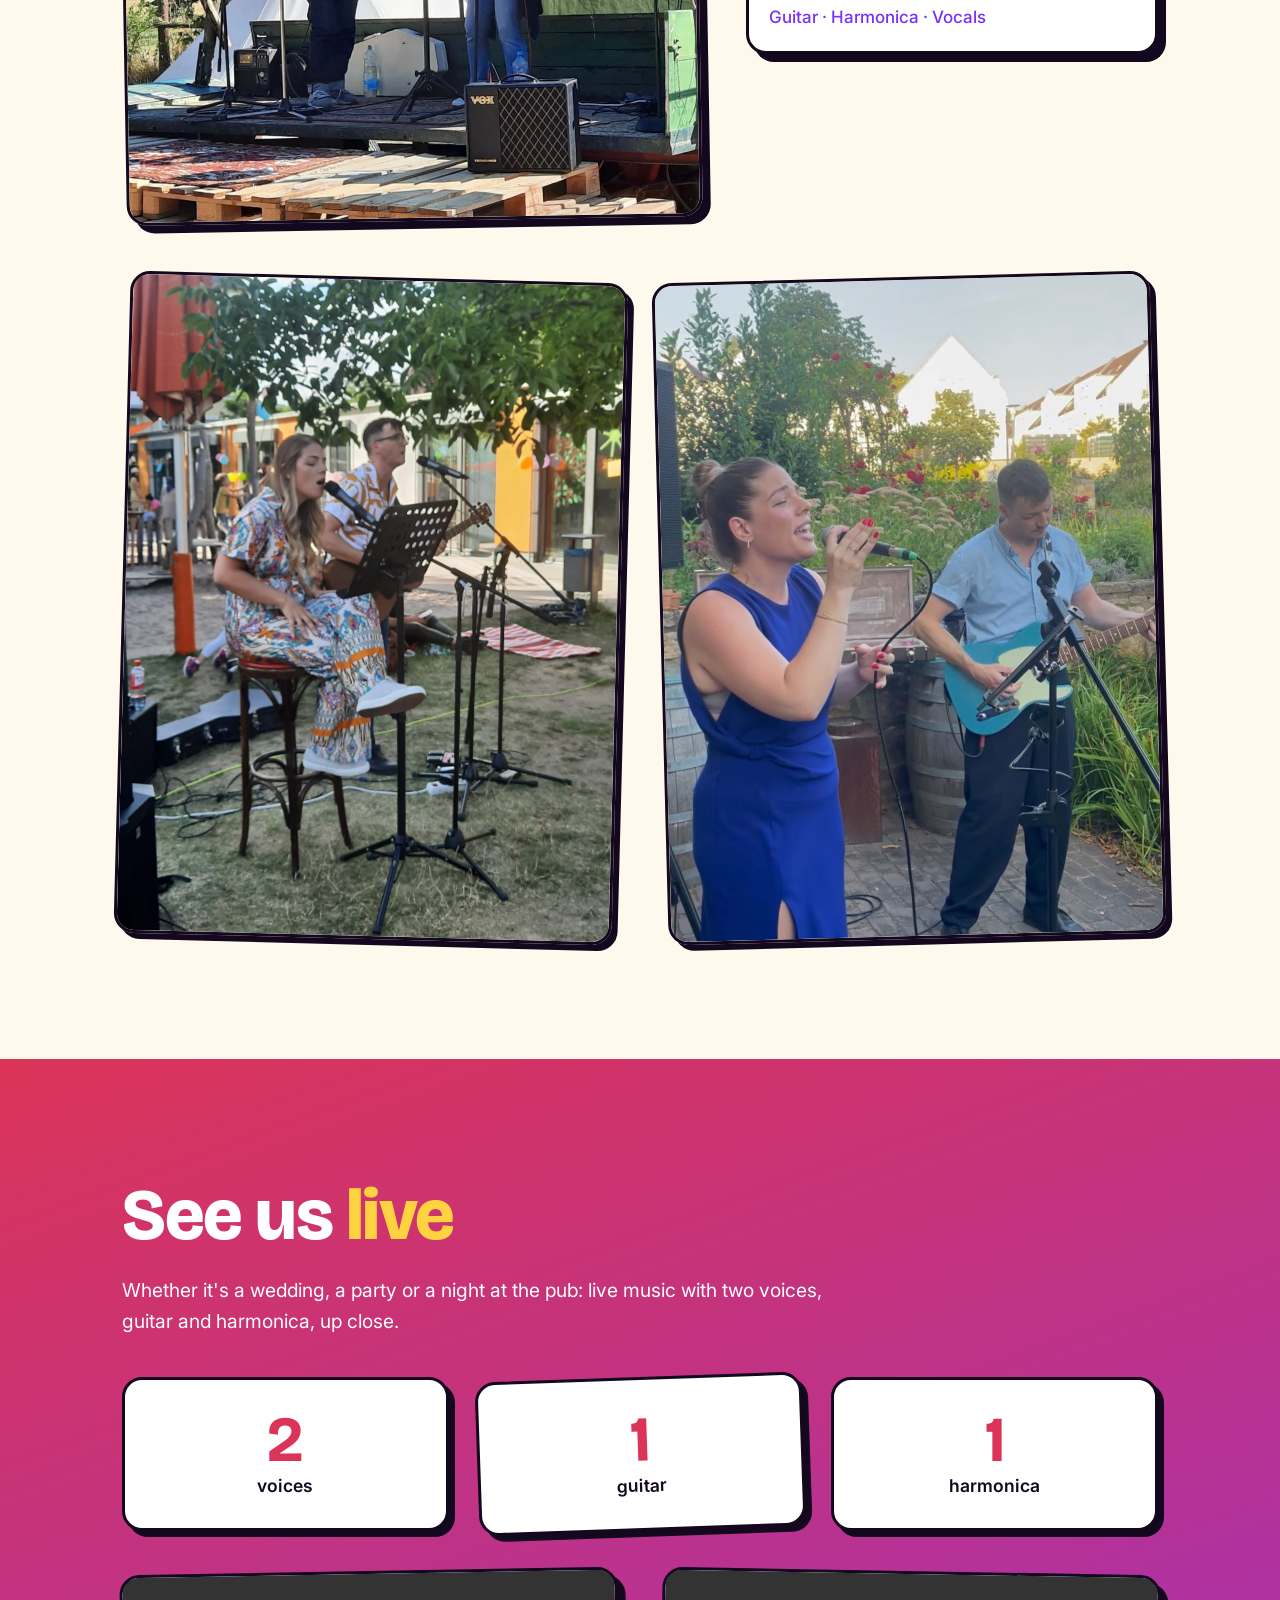
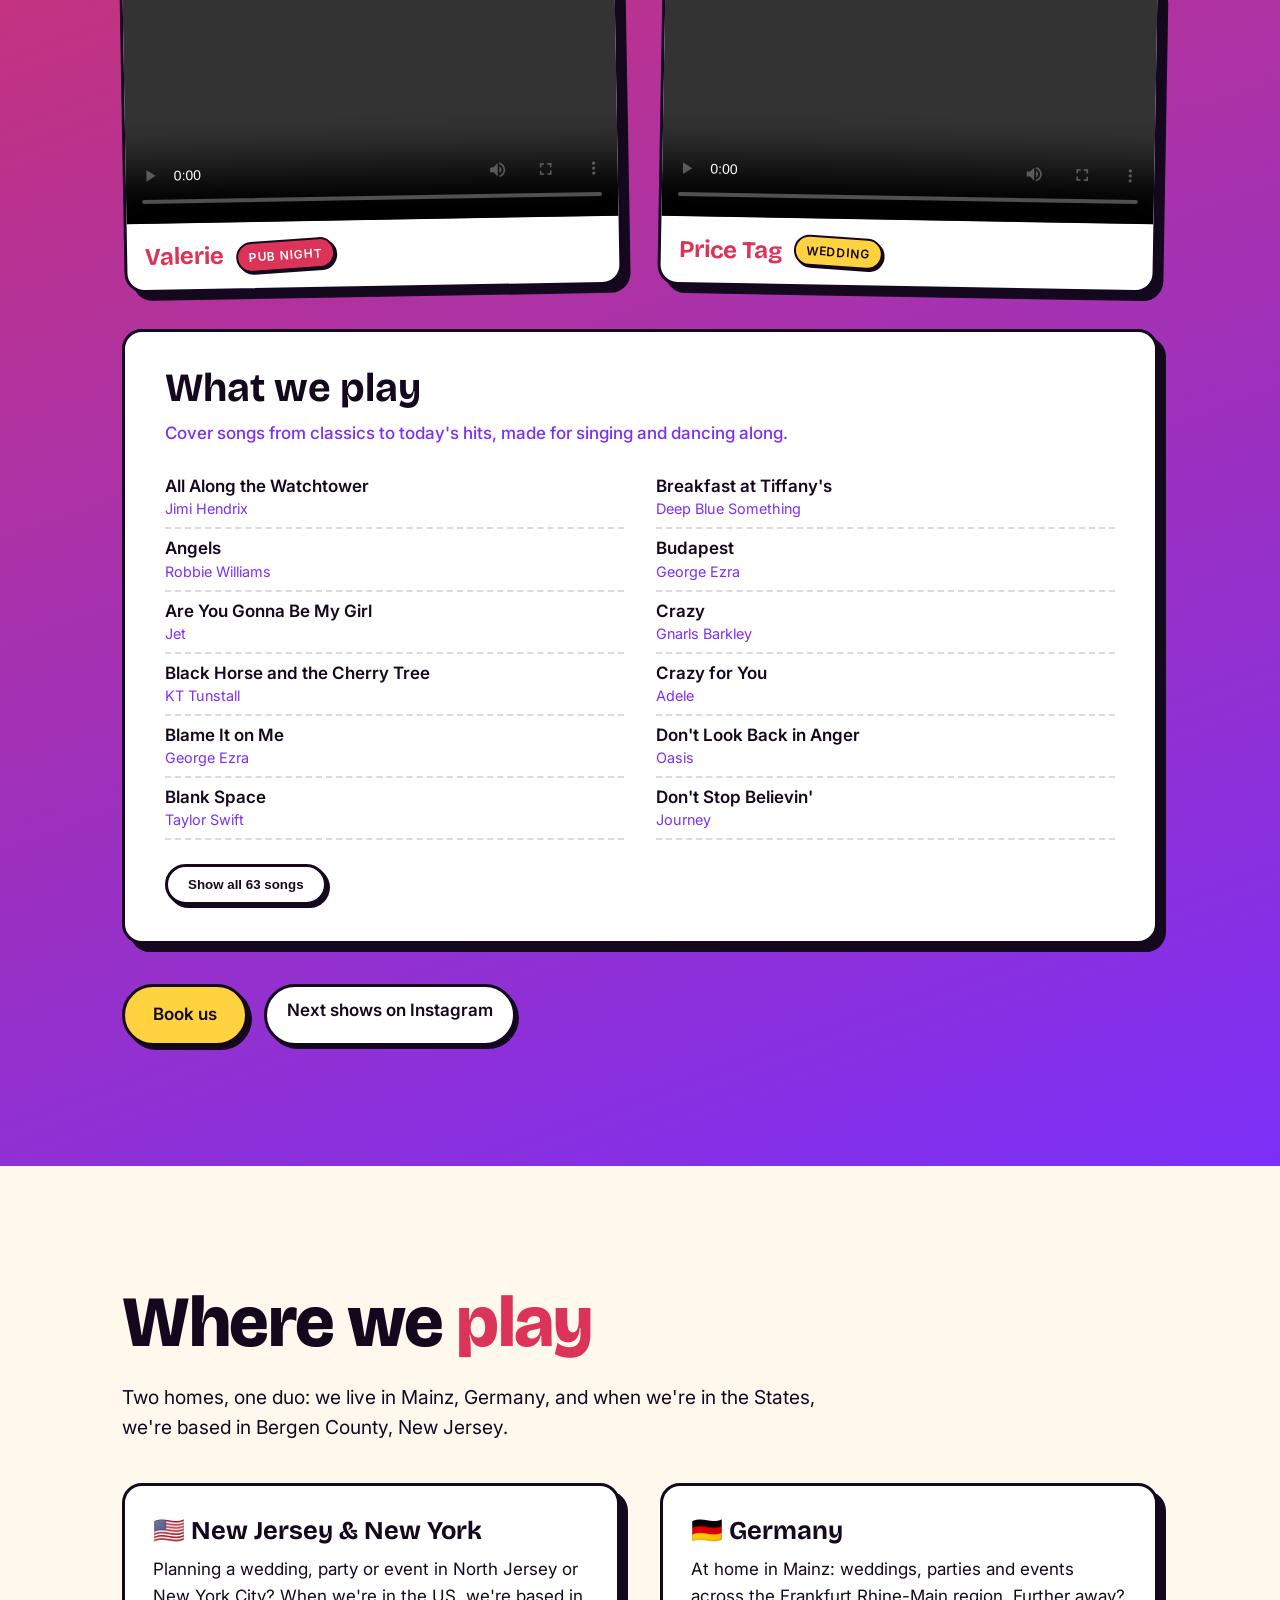
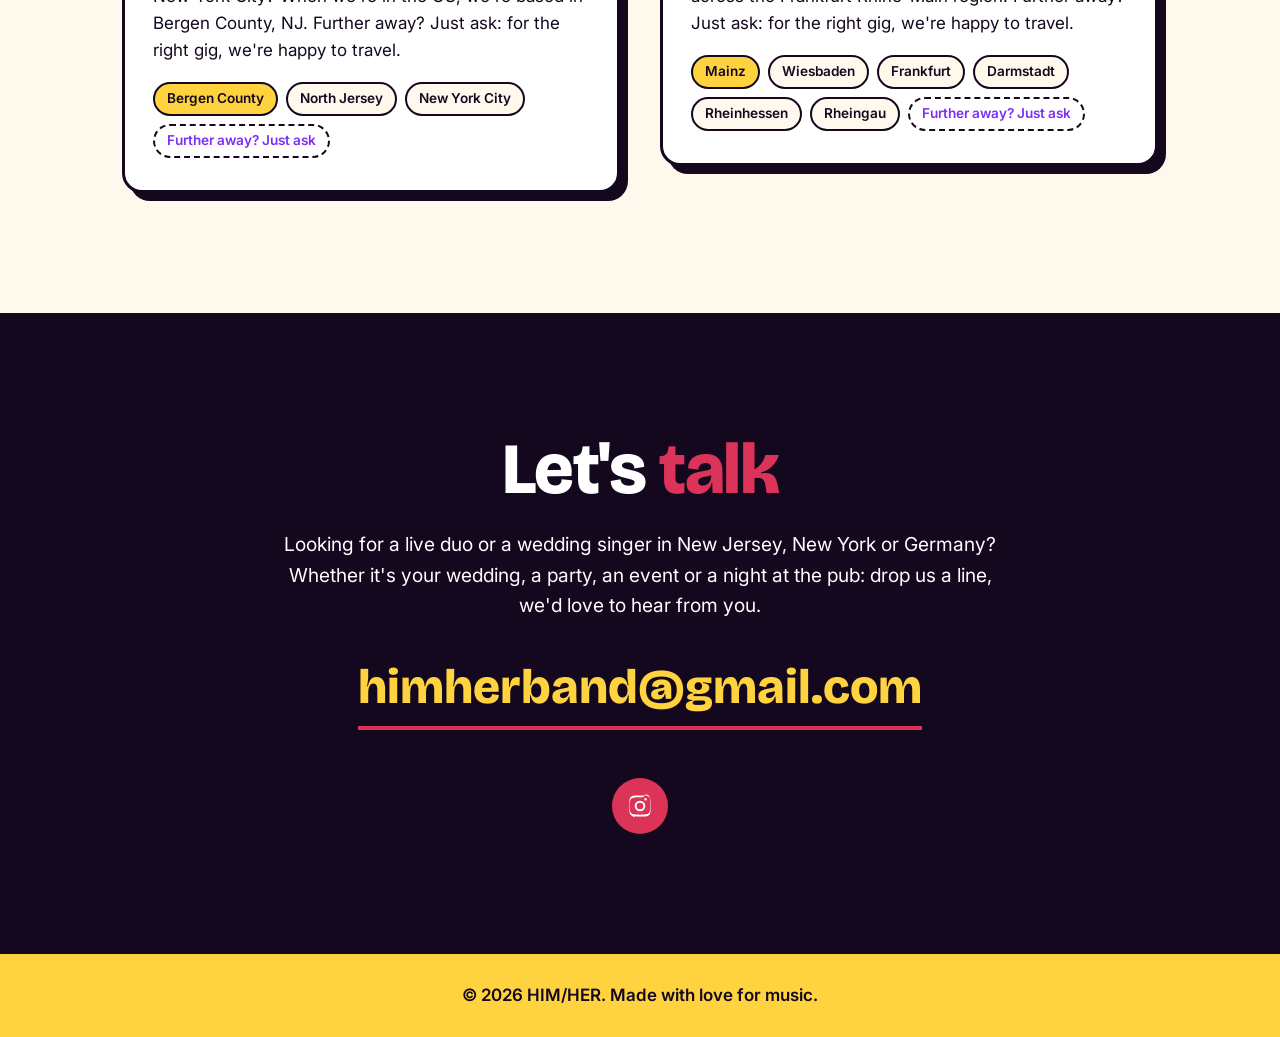
==== commit 774faf9e: "Add "Where we play" section (Mainz/Rhine-Main, Bergen County/North Jersey/NYC) and local SEO - New #" ====
--- a/en/index.html
+++ b/en/index.html
@@ -8,8 +8,8 @@
     Both files have the same structure: when you change something here, change it there too.
   -->
   <!-- EDIT: title and description (shown in Google results) -->
-  <title>HIM/HER — Live Music Duo for Weddings &amp; Events from Germany</title>
-  <meta name="description" content="HIM/HER is a live music duo from Mainz, Germany: vocals, guitar and harmonica for weddings, parties, events and pub nights. Live duo and wedding singer, playing in Germany and the US.">
+  <title>HIM/HER — Live Duo for Weddings &amp; Events | New Jersey &amp; NYC</title>
+  <meta name="description" content="Live music duo and wedding singer for weddings, parties and events in New Jersey and New York City: cover songs with vocals, guitar and harmonica. Based in Bergen County, NJ, and Mainz, Germany.">
   <link rel="canonical" href="https://himherduo.com/en/">
 
   <!-- The same page in both languages (tells Google which version to show to whom) -->
@@ -21,7 +21,7 @@
   <meta property="og:type" content="website">
   <meta property="og:url" content="https://himherduo.com/en/">
   <meta property="og:title" content="HIM/HER — Live Music Duo from Germany">
-  <meta property="og:description" content="Vocals, guitar and harmonica for weddings, parties, events and pub nights. From Germany to America.">
+  <meta property="og:description" content="Live duo for weddings, parties and events in New Jersey, New York City and Germany. Vocals, guitar and harmonica.">
   <meta property="og:image" content="https://himherduo.com/images/himher.jpg">
   <meta property="og:locale" content="en_US">
   <meta property="og:locale:alternate" content="de_DE">
@@ -37,11 +37,16 @@
     "url": "https://himherduo.com/",
     "image": "https://himherduo.com/images/himher.jpg",
     "logo": "https://himherduo.com/images/favicon-96x96.png",
-    "description": "Live music duo from Mainz, Germany, for weddings, parties, events and pub nights: vocals, guitar and harmonica. Playing in Germany and the US.",
+    "description": "Live music and cover duo from Mainz, Germany, for weddings, parties, events and pub nights: vocals, guitar and harmonica. Playing in Germany and the US.",
     "genre": ["Pop", "Rock", "Cover"],
     "email": "himherband@gmail.com",
     "foundingLocation": { "@type": "Place", "name": "Mainz, Germany" },
-    "areaServed": ["Mainz", "Germany", "United States"],
+    "areaServed": [
+      { "@type": "GeoCircle", "name": "Mainz, Germany, and the Rhine-Main region (Wiesbaden, Frankfurt, Darmstadt, Rheinhessen, Rheingau)",
+        "geoMidpoint": { "@type": "GeoCoordinates", "latitude": 49.9929, "longitude": 8.2473 }, "geoRadius": "60000" },
+      { "@type": "GeoCircle", "name": "Bergen County, North Jersey and New York City",
+        "geoMidpoint": { "@type": "GeoCoordinates", "latitude": 40.9263, "longitude": -74.0770 }, "geoRadius": "60000" }
+    ],
     "sameAs": ["https://www.instagram.com/himherduo/"],
     "member": [
       { "@type": "OrganizationRole", "roleName": "Vocals", "member": { "@type": "Person", "name": "Brittany" } },
@@ -111,7 +116,7 @@
       <div class="blob blob-1" aria-hidden="true"></div>
       <div class="container hero-inner">
         <!-- EDIT: genre / location line -->
-        <p class="eyebrow">Live Duo · Mainz, Germany</p>
+        <p class="eyebrow">Live Duo · New Jersey &amp; Germany</p>
         <!-- EDIT: duo name -->
         <h1 class="hero-title">HIM/<br><span>HER</span></h1>
         <!-- EDIT: tagline -->
@@ -185,7 +190,7 @@
           See us <em>live</em>
         </h2>
         <p class="lead">
-          Whether it's a wedding, a party or a night at the pub, we're best experienced live: two voices, guitar and harmonica, up close.
+          Whether it's a wedding, a party or a night at the pub: live music with two voices, guitar and harmonica, up close.
         </p>
 
         <ul class="live-facts">
@@ -221,6 +226,7 @@
           <h3 class="setlist-title">
             What we play
           </h3>
+          <p class="setlist-intro">Cover songs from classics to today's hits, made for singing and dancing along.</p>
           <ol class="setlist" id="setlist">
             <li><strong>All Along the Watchtower</strong> <span class="artist">Jimi Hendrix</span></li>
             <li><strong>Angels</strong> <span class="artist">Robbie Williams</span></li>
@@ -302,6 +308,52 @@
       </div>
     </section>
 
+    <!-- ===== Where we play ===== -->
+    <section id="where" class="section section-light reveal">
+      <div class="container">
+        <h2 class="section-title">Where we <em>play</em></h2>
+        <p class="lead">
+          Two homes, one duo: we live in Mainz, Germany, and when we're in the States,
+          we're based in Bergen County, New Jersey.
+        </p>
+
+        <div class="where-grid">
+          <!-- EDIT: US area. Core area + "willing to travel" -->
+          <article class="where-card">
+            <h3><span aria-hidden="true">🇺🇸</span> New Jersey &amp; New York</h3>
+            <p>
+              Planning a wedding, party or event in North Jersey or New York City? When we're in the US,
+              we're based in Bergen County, NJ. Further away? Just ask: for the right gig, we're happy to travel.
+            </p>
+            <ul class="area-list" aria-label="Areas we play in the US">
+              <li>Bergen County</li>
+              <li>North Jersey</li>
+              <li>New York City</li>
+              <li class="area-more">Further away? Just ask</li>
+            </ul>
+          </article>
+
+          <!-- EDIT: German area. Core area + "willing to travel" -->
+          <article class="where-card">
+            <h3><span aria-hidden="true">🇩🇪</span> Germany</h3>
+            <p>
+              At home in Mainz: weddings, parties and events across the Frankfurt Rhine-Main region.
+              Further away? Just ask: for the right gig, we're happy to travel.
+            </p>
+            <ul class="area-list" aria-label="Areas we play in Germany">
+              <li>Mainz</li>
+              <li>Wiesbaden</li>
+              <li>Frankfurt</li>
+              <li>Darmstadt</li>
+              <li>Rheinhessen</li>
+              <li>Rheingau</li>
+              <li class="area-more">Further away? Just ask</li>
+            </ul>
+          </article>
+        </div>
+      </div>
+    </section>
+
     <!-- ===== Contact ===== -->
     <section id="contact" class="section section-dark reveal">
       <div class="container contact-inner">
@@ -309,7 +361,7 @@
           Let's <em>talk</em>
         </h2>
         <p class="lead">
-          Looking for a live duo or a wedding singer? Whether it's your wedding, a party, an event or a night at the pub: drop us a line, we'd love to hear from you.
+          Looking for a live duo or a wedding singer in New Jersey, New York or Germany? Whether it's your wedding, a party, an event or a night at the pub: drop us a line, we'd love to hear from you.
         </p>
 
         <!-- EDIT: booking email (change it in both places) -->
--- a/css/style.css
+++ b/css/style.css
@@ -521,6 +521,11 @@
   font-size: clamp(1.75rem, 6vw, 2.5rem);
   margin-bottom: 20px;
 }
+.setlist-intro {
+  margin: -8px 0 20px;
+  color: var(--violet);
+  font-weight: 500;
+}
 .setlist {
   list-style: none;
   margin: 0 0 24px;
@@ -549,6 +554,49 @@
 .setlist-toggle[aria-expanded="false"] .show-less { display: none; }
 
 .live-actions { display: flex; flex-wrap: wrap; gap: 16px; }
+
+/* ---------- Where we play ---------- */
+.where-grid {
+  display: grid;
+  grid-template-columns: 1fr;
+  gap: 28px;
+}
+.where-card {
+  padding: 24px 20px;
+  background: #fff;
+  border: 3px solid var(--ink);
+  border-radius: var(--radius);
+  box-shadow: 8px 8px 0 var(--ink);
+}
+.where-card h3 { font-size: 1.6rem; margin-bottom: 12px; }
+.where-card p { margin: 0 0 18px; }
+
+/* Place names as small chips */
+.area-list {
+  list-style: none;
+  display: flex;
+  flex-wrap: wrap;
+  gap: 8px;
+  margin: 0;
+  padding: 0;
+}
+.area-list li {
+  padding: 4px 12px;
+  background: var(--cream);
+  border: 2px solid var(--ink);
+  border-radius: 999px;
+  font-size: .85rem;
+  font-weight: 600;
+}
+.area-list li:first-child {
+  background: var(--yellow); /* home base */
+}
+/* "Further away? Just ask": an offer, not a promise, so it gets a dashed outline */
+.area-list li.area-more {
+  background: transparent;
+  border-style: dashed;
+  color: var(--violet);
+}
 
 /* ---------- Contact ---------- */
 .contact-inner { text-align: center; }
@@ -632,6 +680,8 @@
   .setlist-wrap { padding: 36px 40px; }
   .setlist { columns: 2; }
   .photo-strip { gap: 40px; margin-top: 56px; }
+  .where-grid { grid-template-columns: 1fr 1fr; gap: 40px; align-items: start; }
+  .where-card { padding: 32px 28px; }
 
   .blob-1 { width: 280px; height: 280px; top: -80px; right: -80px; }
 }
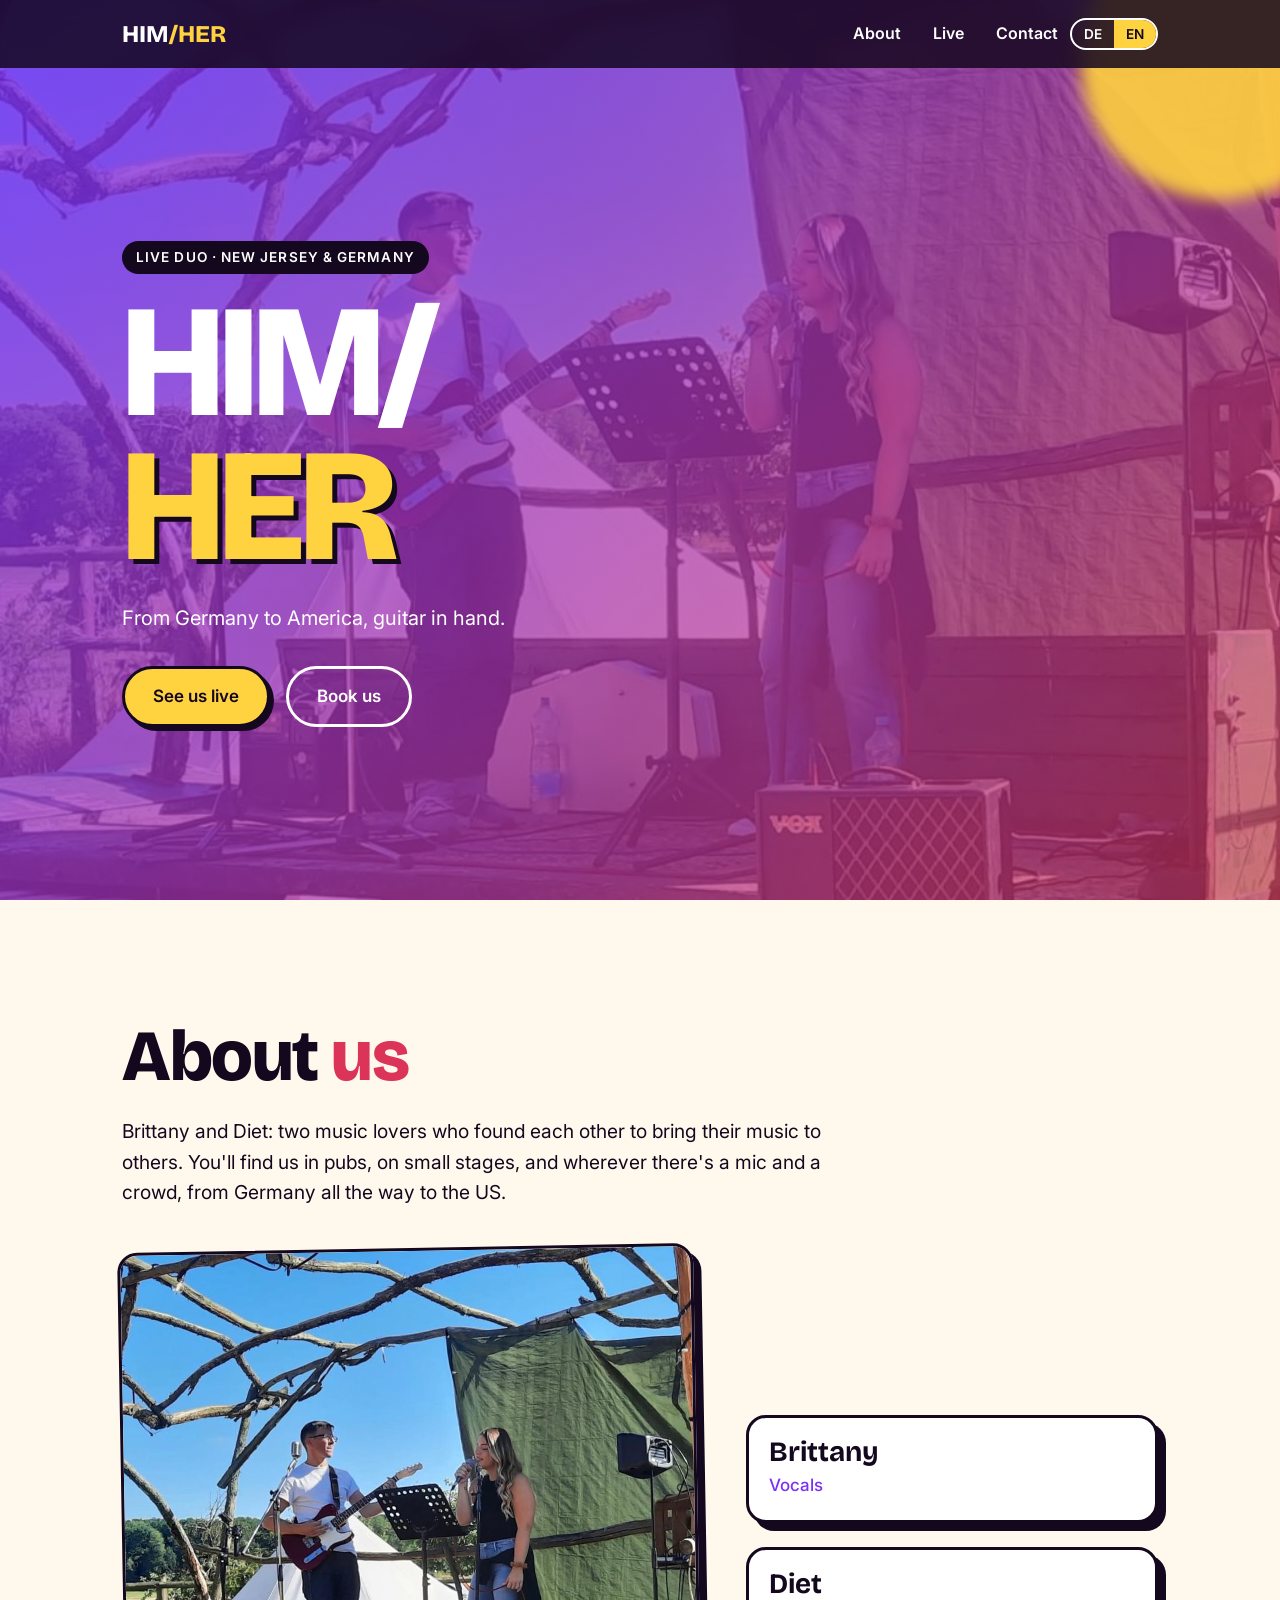
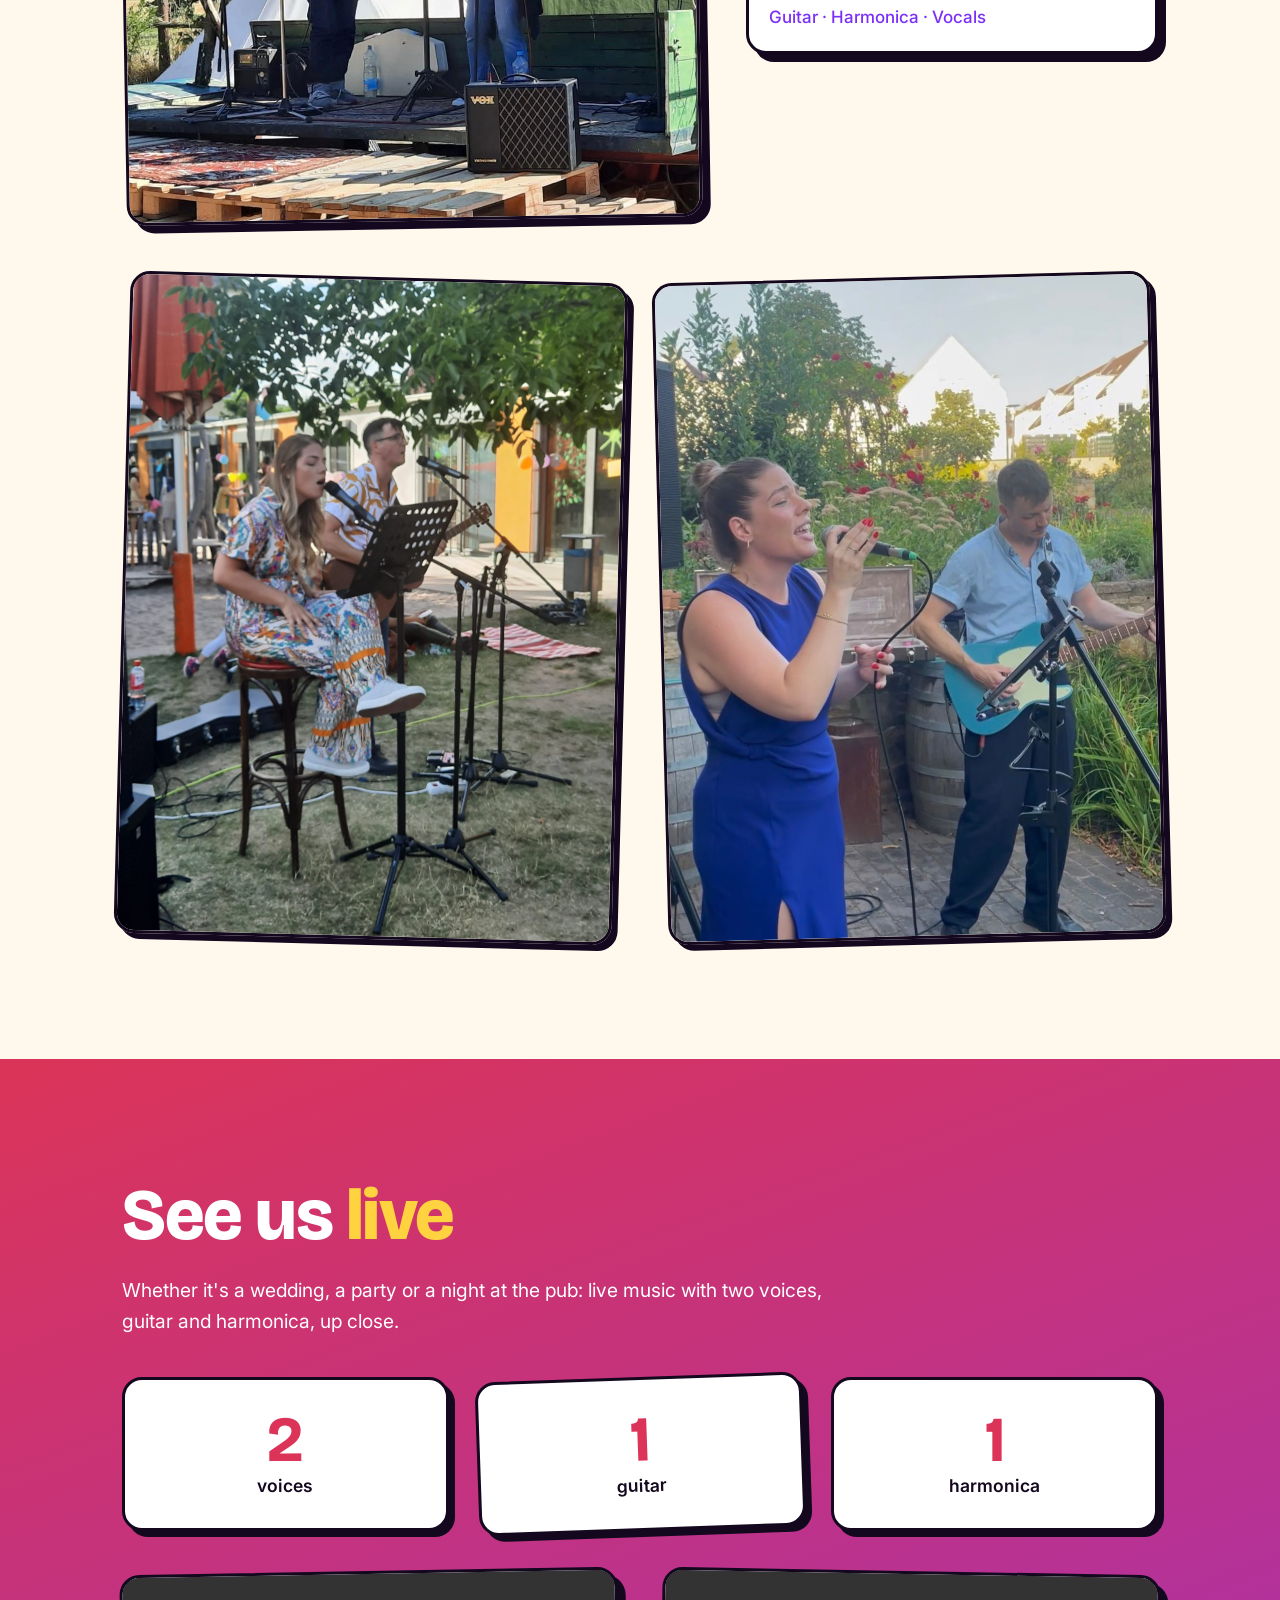
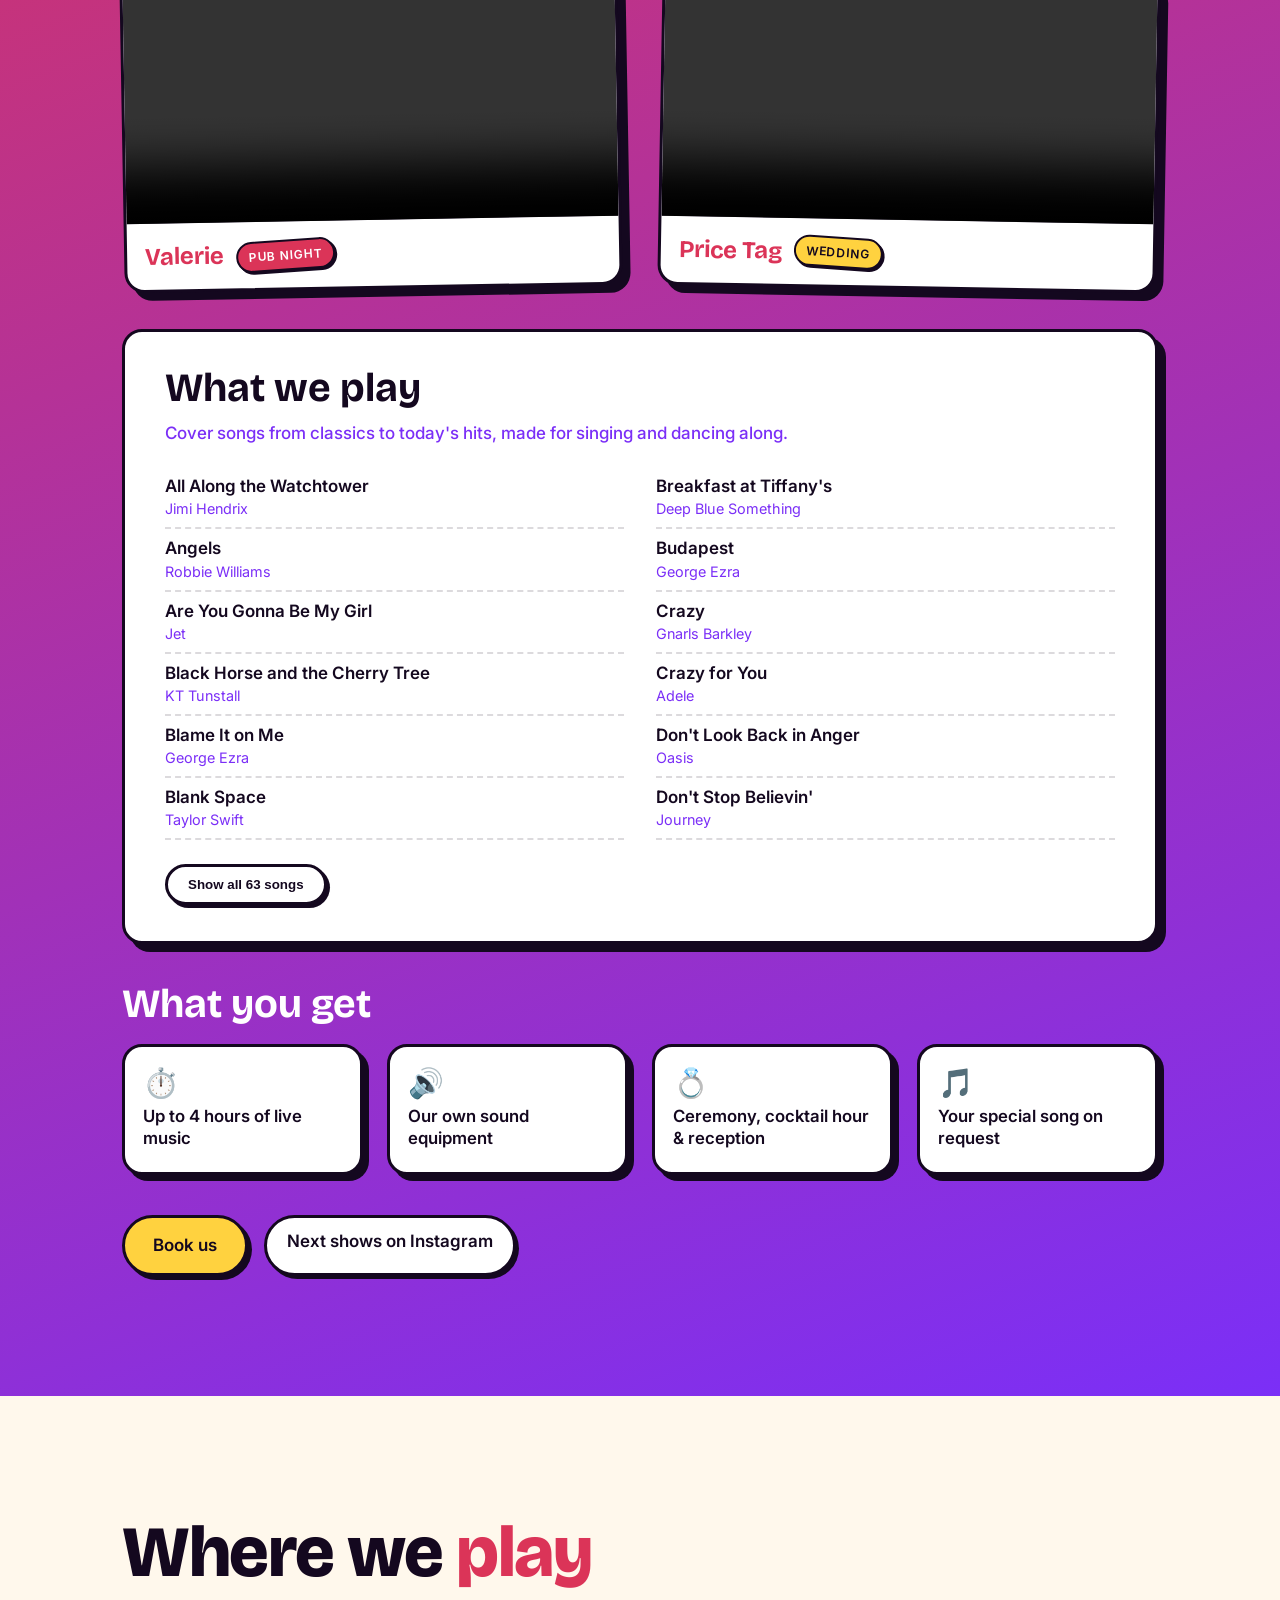
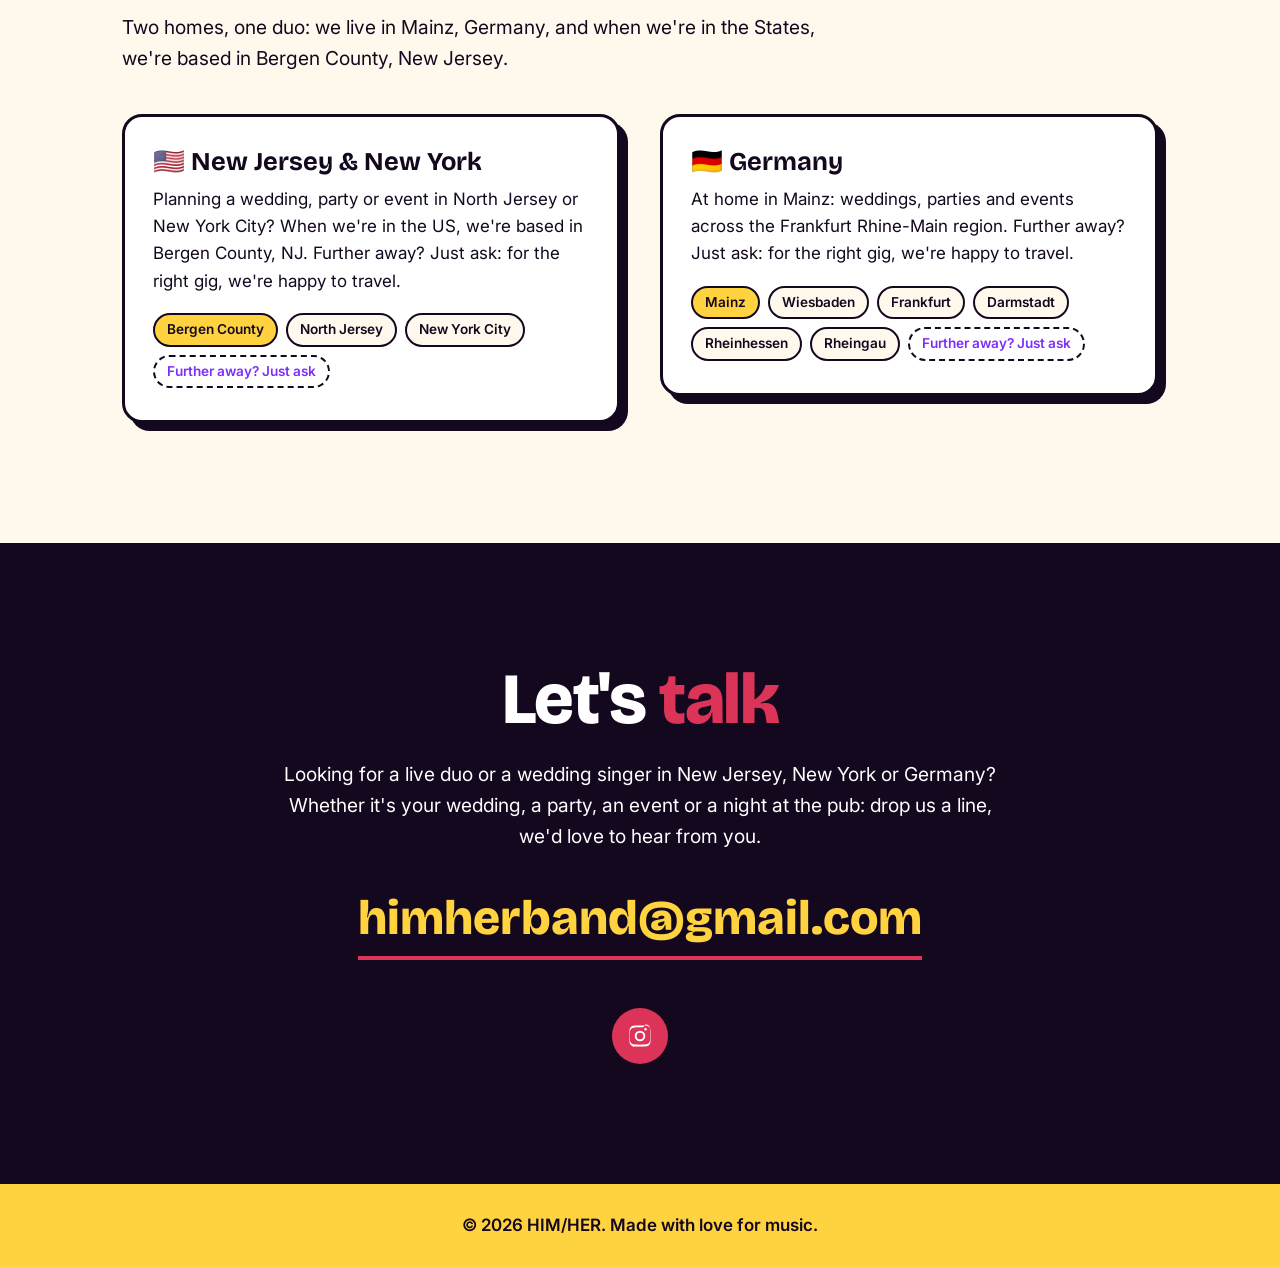
==== commit 1f4642ce: "Add "What you get" block (4 hours, own sound, ceremony to reception, song requests) on both pages Co" ====
--- a/en/index.html
+++ b/en/index.html
@@ -299,6 +299,17 @@
           </button>
         </div>
 
+        <!-- EDIT: what's included when you book us -->
+        <div class="perks-wrap">
+          <h3 class="perks-title">What you get</h3>
+          <ul class="perks">
+            <li><span class="perk-icon" aria-hidden="true">⏱️</span> Up to 4 hours of live music</li>
+            <li><span class="perk-icon" aria-hidden="true">🔊</span> Our own sound equipment</li>
+            <li><span class="perk-icon" aria-hidden="true">💍</span> Ceremony, cocktail hour &amp; reception</li>
+            <li><span class="perk-icon" aria-hidden="true">🎵</span> Your special song on request</li>
+          </ul>
+        </div>
+
         <div class="live-actions">
           <a href="#contact" class="btn btn-primary">Book us</a>
           <a href="https://www.instagram.com/himherduo/" target="_blank" rel="noopener" class="btn btn-chip">
--- a/css/style.css
+++ b/css/style.css
@@ -553,6 +553,35 @@
 .setlist-toggle[aria-expanded="true"] .show-more,
 .setlist-toggle[aria-expanded="false"] .show-less { display: none; }
 
+/* "What you get" / "Das bekommt ihr": four small cards above the booking buttons */
+.perks-wrap { margin: 0 0 40px; }
+.perks-title {
+  font-size: clamp(1.75rem, 6vw, 2.5rem);
+  margin-bottom: 20px;
+}
+.perks {
+  list-style: none;
+  display: grid;
+  grid-template-columns: 1fr 1fr;
+  gap: 14px;
+  margin: 0;
+  padding: 0;
+}
+.perks li {
+  display: flex;
+  flex-direction: column;
+  gap: 8px;
+  padding: 16px;
+  background: #fff;
+  color: var(--ink);
+  font-weight: 600;
+  line-height: 1.3;
+  border: 3px solid var(--ink);
+  border-radius: var(--radius);
+  box-shadow: 6px 6px 0 var(--ink);
+}
+.perk-icon { font-size: 1.8rem; line-height: 1; }
+
 .live-actions { display: flex; flex-wrap: wrap; gap: 16px; }
 
 /* ---------- Where we play ---------- */
@@ -681,6 +710,8 @@
   .setlist { columns: 2; }
   .photo-strip { gap: 40px; margin-top: 56px; }
   .where-grid { grid-template-columns: 1fr 1fr; gap: 40px; align-items: start; }
+  .perks { grid-template-columns: repeat(4, 1fr); gap: 24px; }
+  .perks li { padding: 22px 18px; font-size: 1.05rem; }
   .where-card { padding: 32px 28px; }
 
   .blob-1 { width: 280px; height: 280px; top: -80px; right: -80px; }
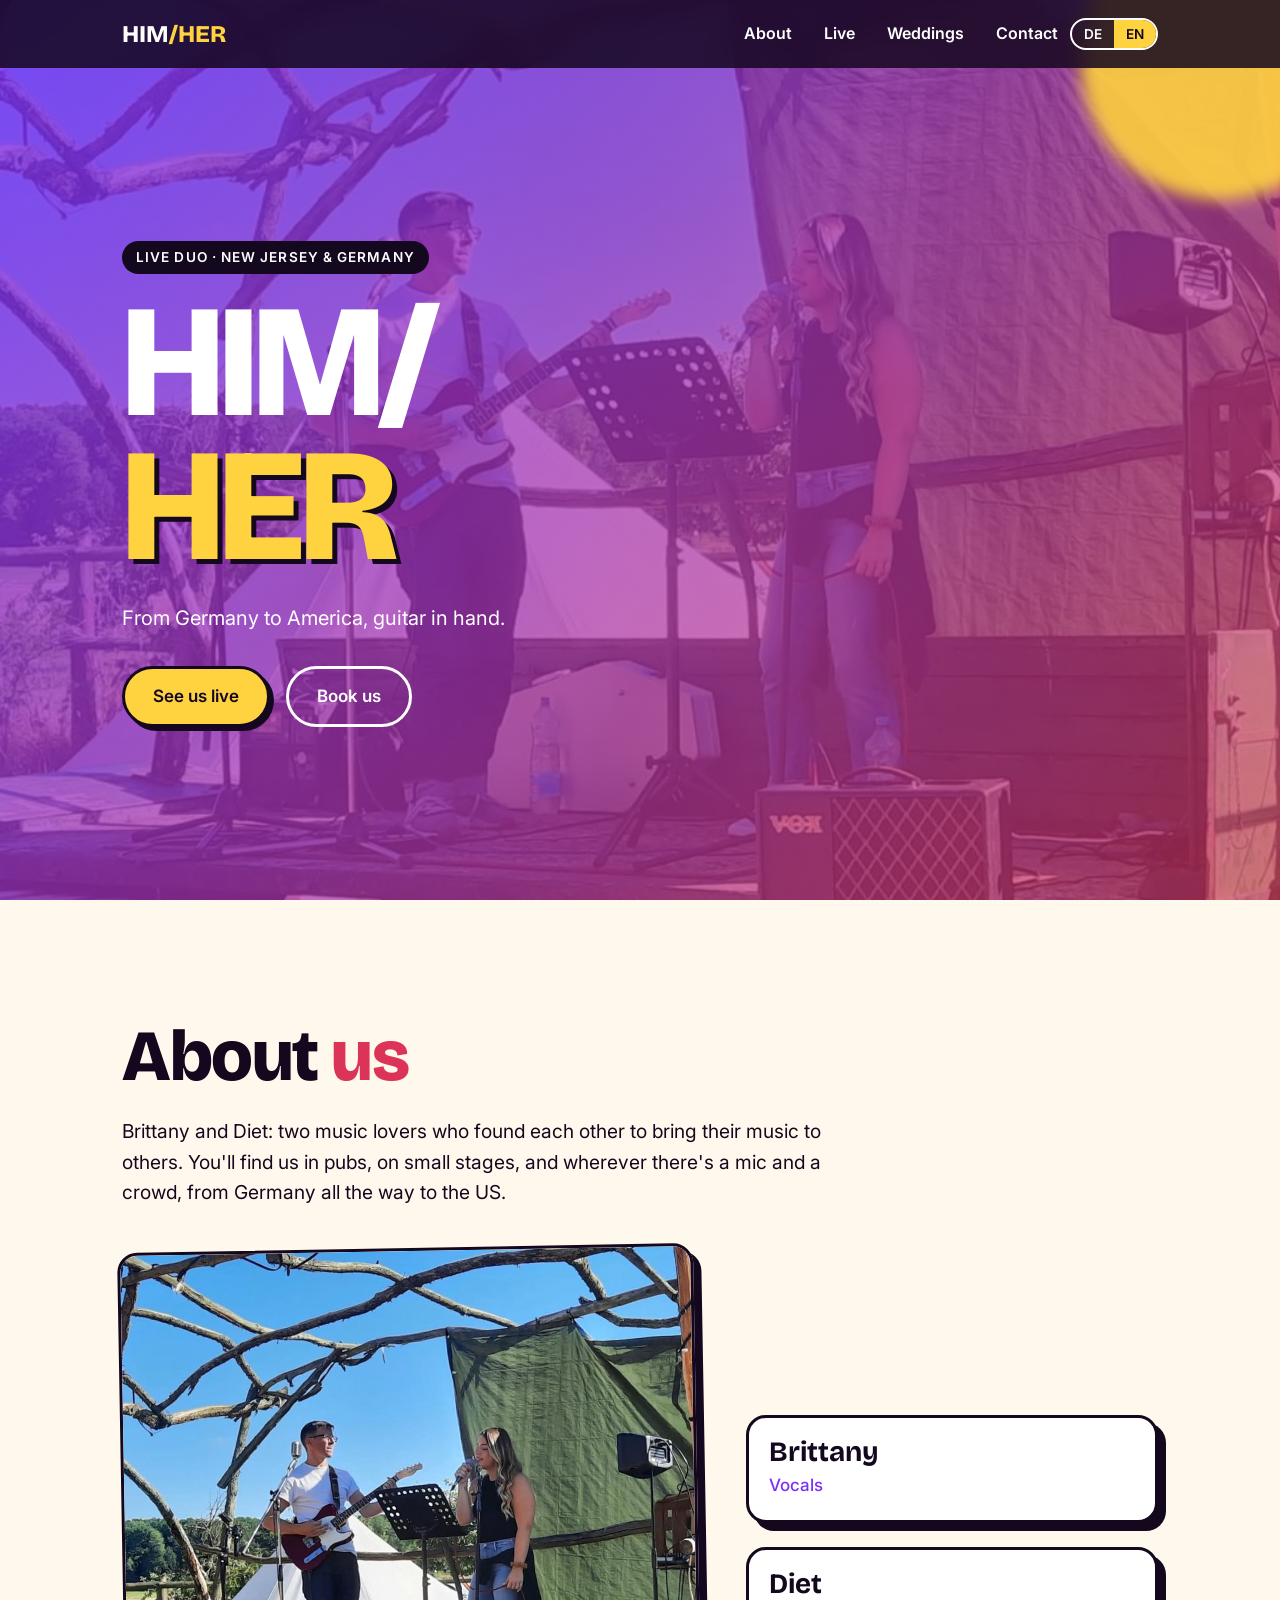
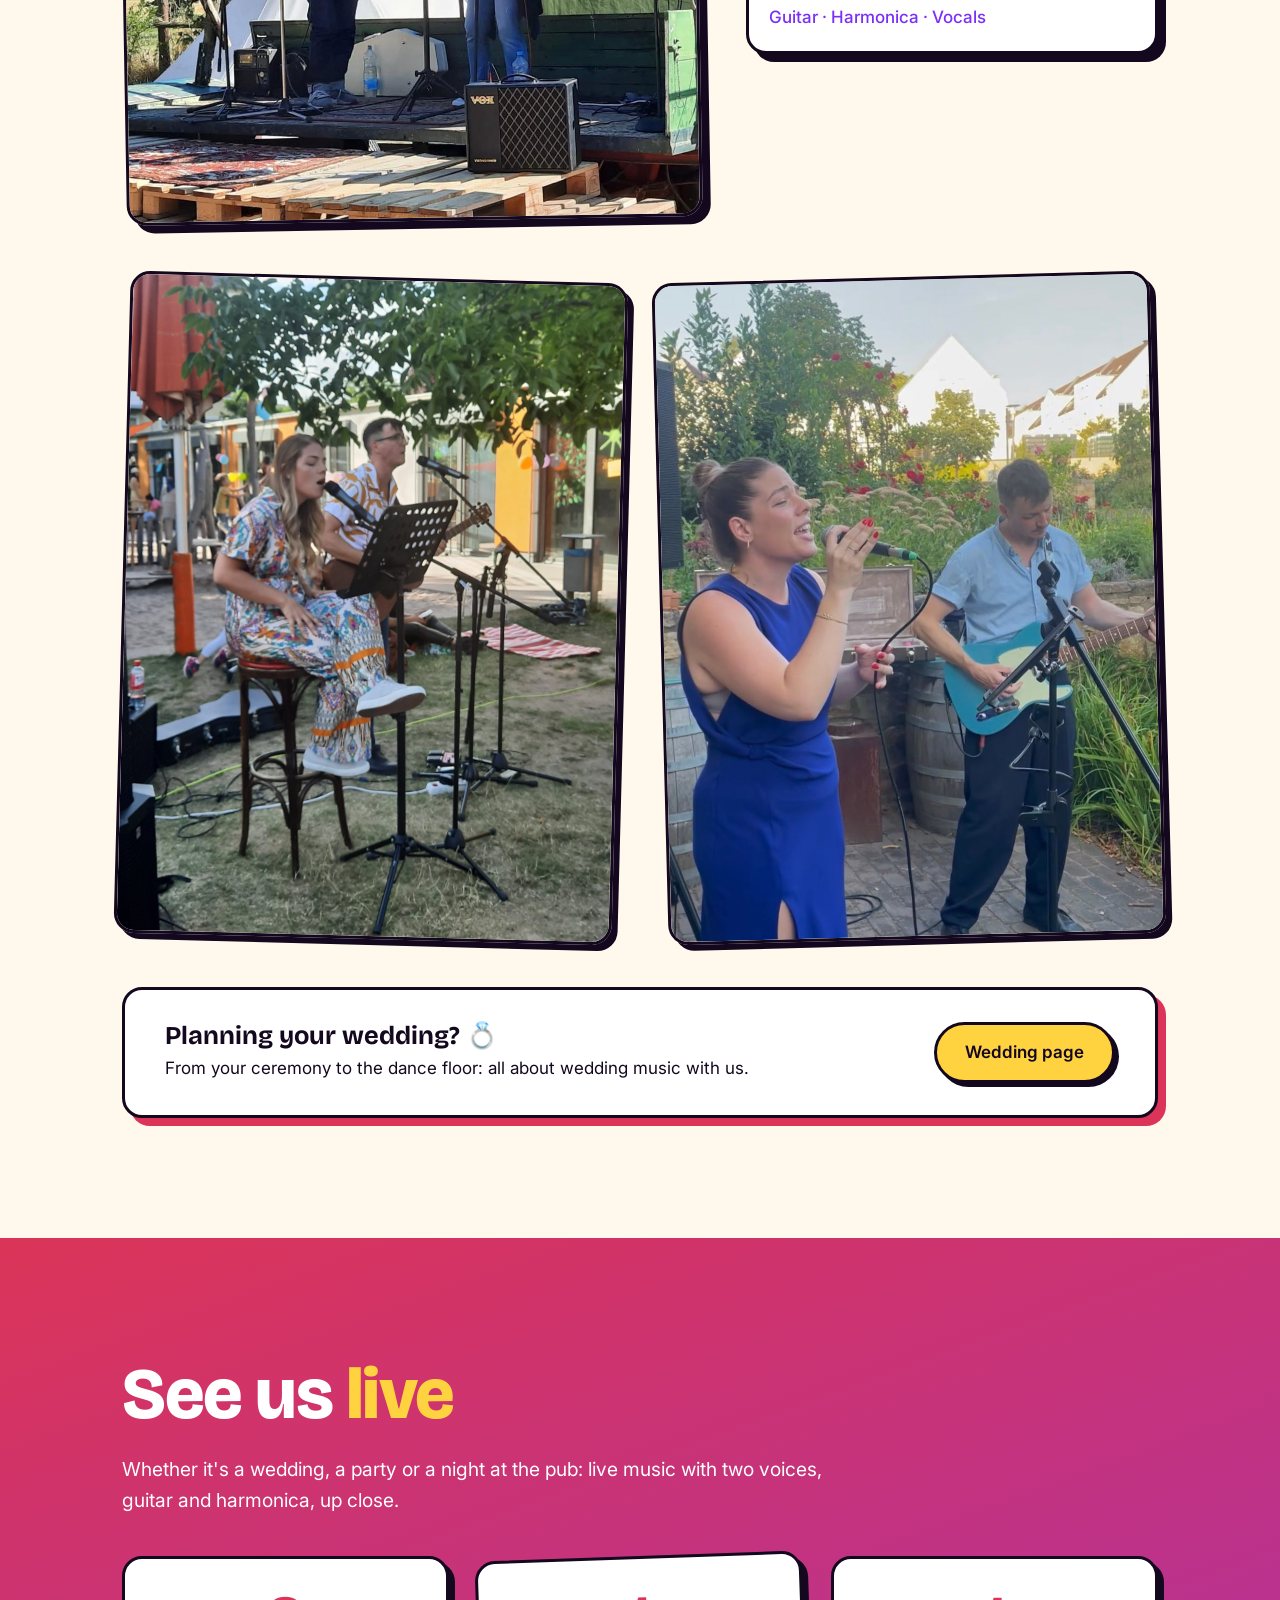
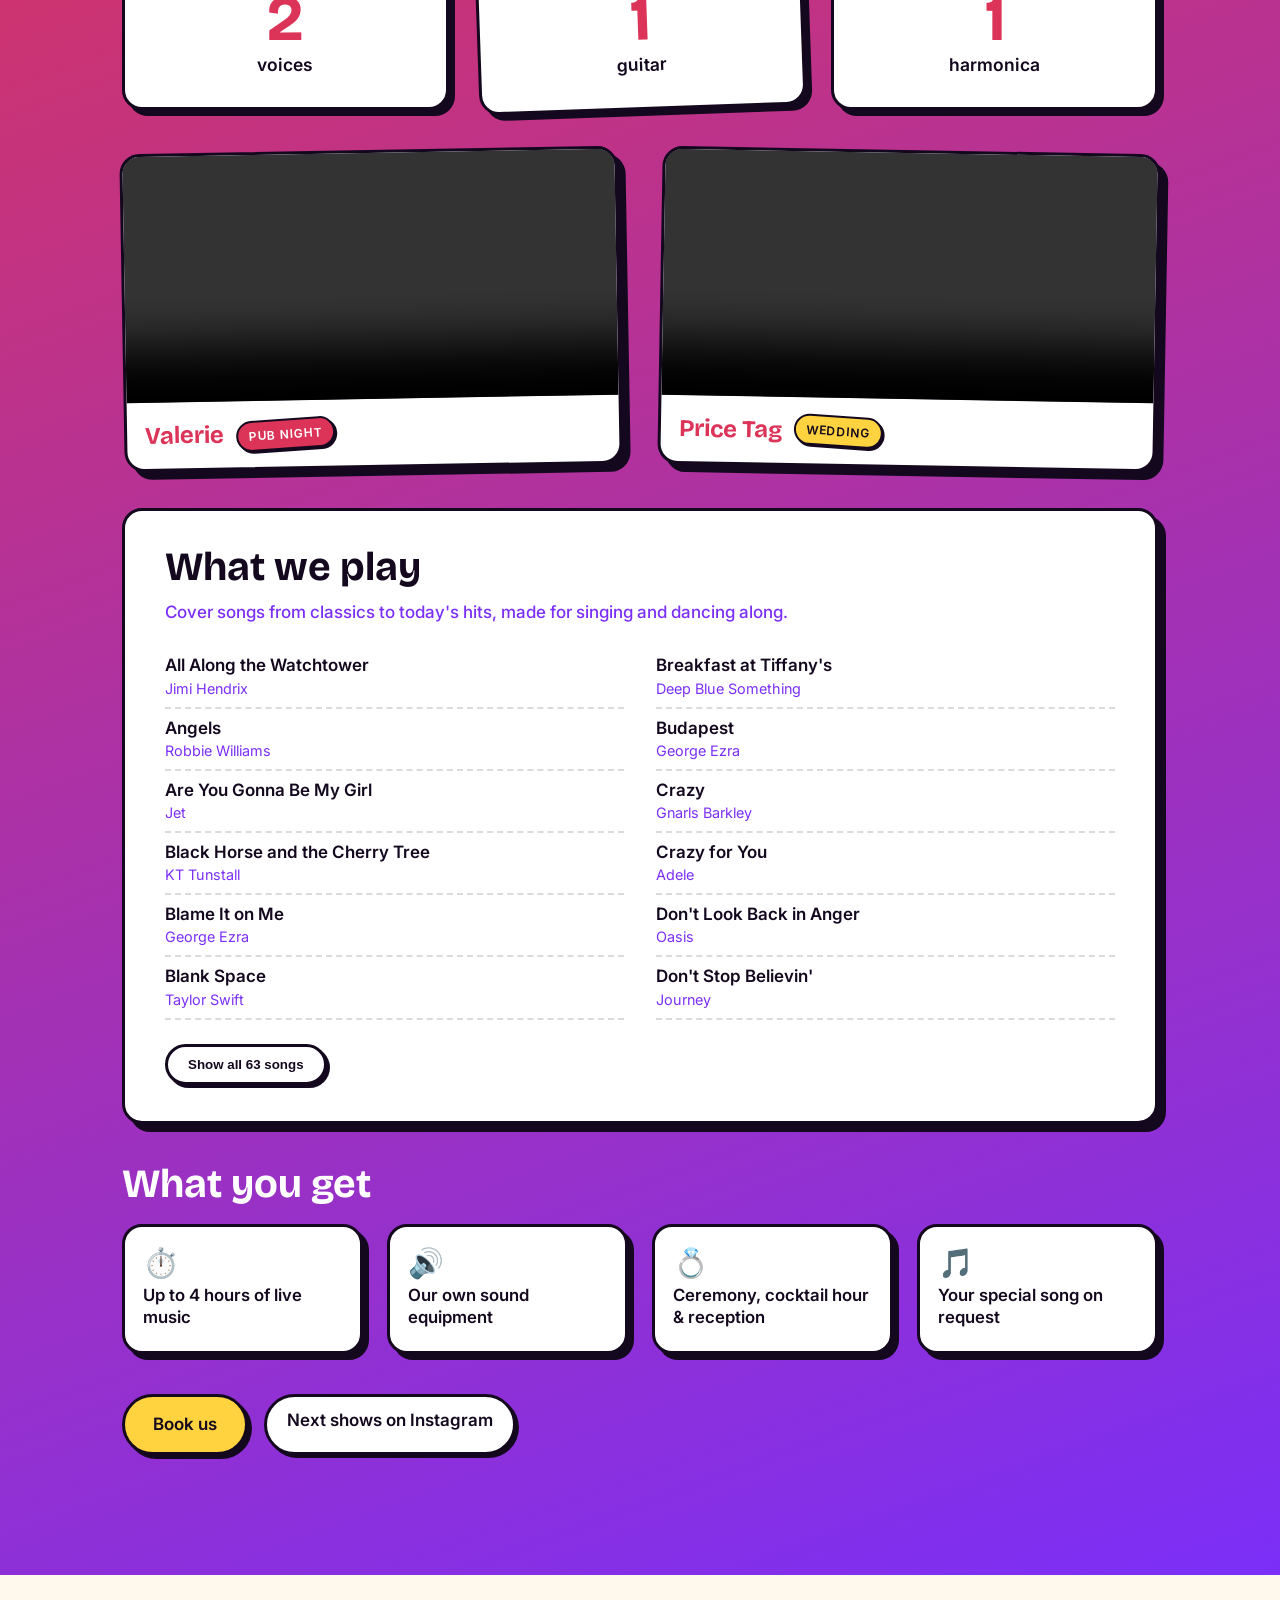
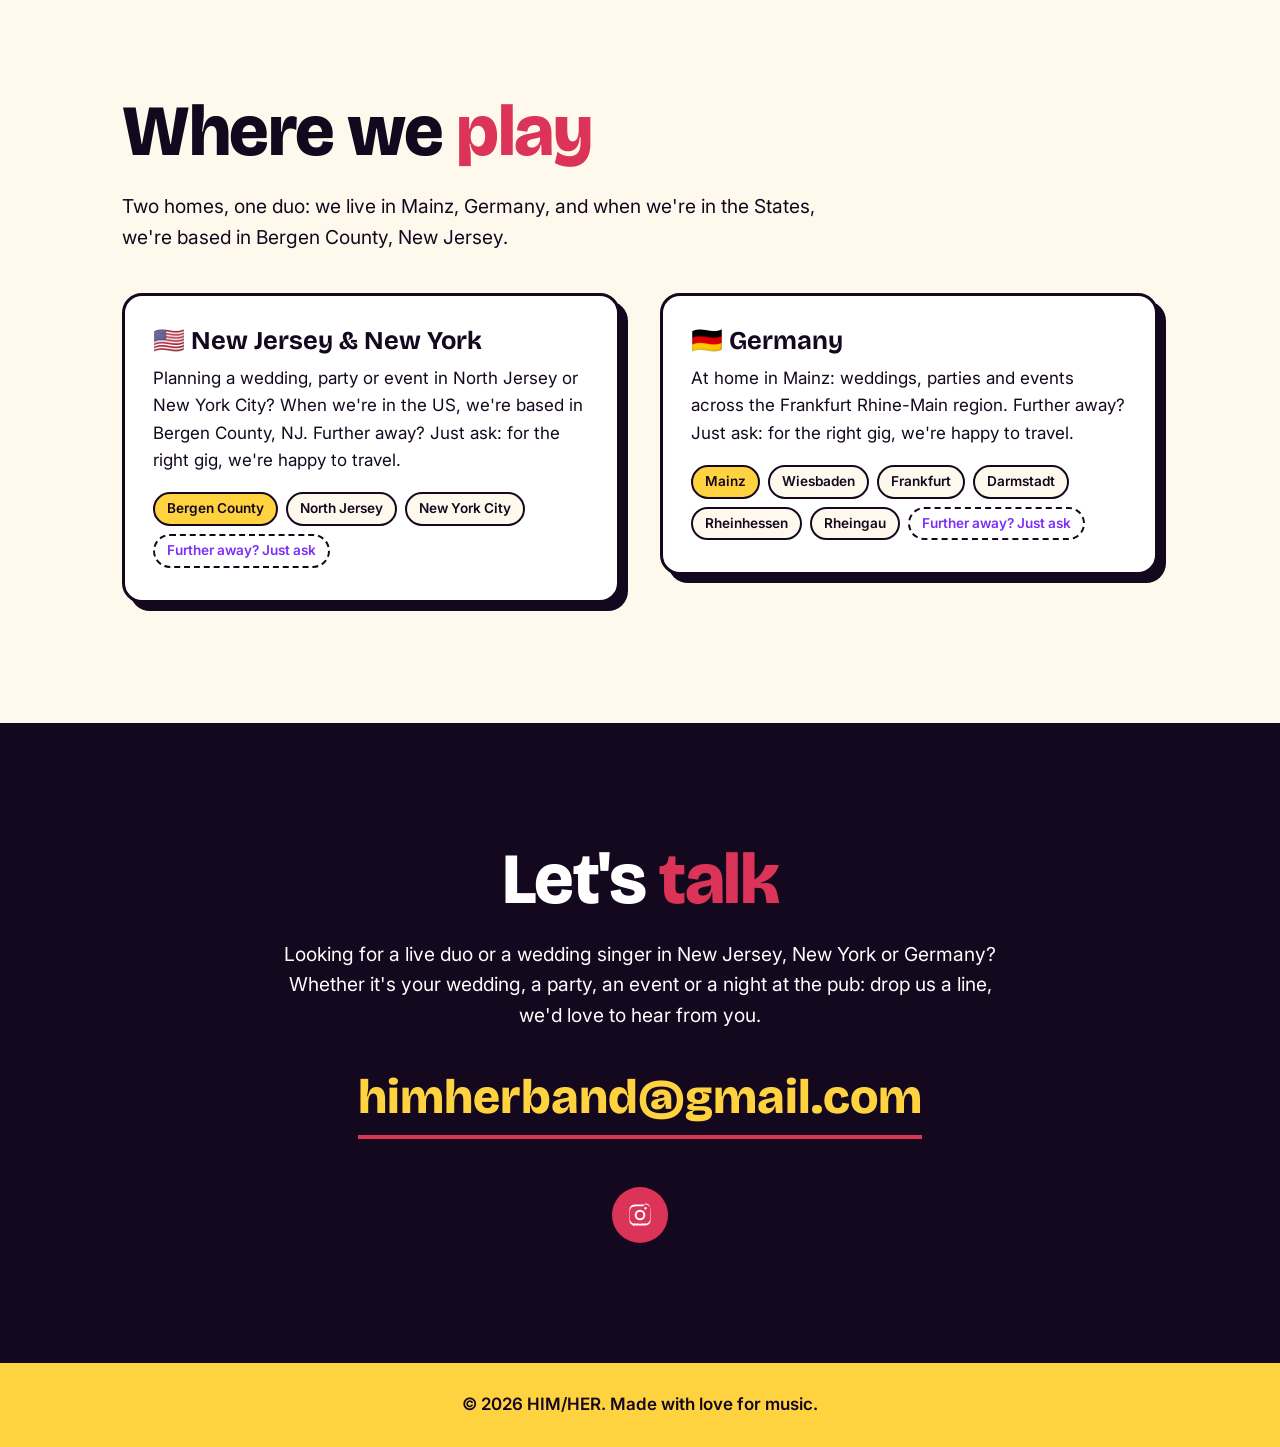
==== commit 72106d53: "Add romantic wedding pages (/hochzeit/ and /en/weddings/) with wedding photos - Separate DE/EN weddi" ====
--- a/en/index.html
+++ b/en/index.html
@@ -88,6 +88,7 @@
           <ul>
             <li><a href="#about">About</a></li>
             <li><a href="#live">Live</a></li>
+            <li><a href="weddings/">Weddings</a></li>
             <li><a href="#contact">Contact</a></li>
           </ul>
         </nav>
@@ -180,7 +181,15 @@
                  loading="lazy">
           </figure>
         </div>
-      </div>
+
+        <!-- Link to the wedding page -->
+        <div class="wedding-teaser">
+          <div>
+            <h3>Planning your wedding? 💍</h3>
+            <p>From your ceremony to the dance floor: all about wedding music with us.</p>
+          </div>
+          <a href="weddings/" class="btn btn-primary">Wedding page</a>
+        </div>      </div>
     </section>
 
     <!-- ===== Live ===== -->
--- a/css/style.css
+++ b/css/style.css
@@ -673,6 +673,330 @@
   text-align: center;
 }
 .site-footer p { margin: 0; }
+.site-footer a { color: var(--ink); }
+
+/* =========================================================
+   Wedding pages (hochzeit/ and en/weddings/), <body class="page-wedding">
+   Same brand, calmer mood: photo instead of video, cream background,
+   soft shadows instead of hard offset ones, nothing tilted.
+   ========================================================= */
+.page-wedding { background: var(--cream); }
+
+.wedding-hero {
+  position: relative;
+  min-height: 88vh;
+  min-height: 88svh;
+  display: flex;
+  align-items: flex-end;
+  padding: calc(var(--header-height) + 40px) 0 64px;
+  color: #fff;
+  /* Main photo: the stone courtyard (tall photo, framed higher on wide screens so faces stay in view, see below) */
+  background:
+    linear-gradient(180deg, rgba(20, 8, 31, .10) 0%, rgba(20, 8, 31, .25) 45%, rgba(20, 8, 31, .80) 100%),
+    url("../images/wedding-courtyard.jpg") center 30% / cover;
+}
+.wedding-eyebrow {
+  margin: 0 0 14px;
+  font-size: .85rem;
+  font-weight: 600;
+  letter-spacing: .12em;
+  text-transform: uppercase;
+  opacity: .9;
+}
+.wedding-title {
+  max-width: 14ch;
+  font-size: clamp(2.6rem, 9vw, 5rem);
+  font-weight: 700;
+  line-height: 1.02;
+  letter-spacing: -.02em;
+}
+.wedding-title em { font-style: normal; color: var(--yellow); }
+.wedding-sub {
+  max-width: 38ch;
+  margin: 20px 0 30px;
+  font-size: 1.2rem;
+}
+
+/* Calm, rounded buttons for the wedding pages */
+.btn-wedding {
+  background: var(--pink);
+  color: #fff;
+  border: 0;
+  box-shadow: 0 10px 24px rgba(219, 52, 88, .35);
+}
+.btn-wedding:hover { transform: translateY(-2px); box-shadow: 0 14px 30px rgba(219, 52, 88, .45); }
+.btn-wedding-light { margin-top: 8px; }
+
+.wedding-section { background: var(--cream); }
+.wedding-section-alt { background: #fff; }
+.page-wedding .section-title { font-weight: 700; }
+.page-wedding .section-title em { color: var(--pink); }
+.page-wedding .section-dark .section-title em { color: var(--yellow); }
+
+/* Intro: photo + text */
+.wedding-intro {
+  display: grid;
+  grid-template-columns: 1fr;
+  gap: 32px;
+  align-items: center;
+}
+.wedding-intro .lead { margin-bottom: 16px; }
+.wedding-photo {
+  margin: 0;
+  border-radius: var(--radius);
+  overflow: hidden;
+  box-shadow: 0 18px 40px rgba(20, 8, 31, .15);
+}
+.wedding-photo img { width: 100%; height: auto; }
+
+/* The day: four numbered steps */
+.wedding-steps {
+  list-style: none;
+  counter-reset: step;
+  display: grid;
+  grid-template-columns: 1fr;
+  gap: 20px;
+  margin: 0;
+  padding: 0;
+}
+.wedding-steps li {
+  counter-increment: step;
+  position: relative;
+  padding: 24px 22px 22px;
+  background: var(--cream);
+  border-radius: var(--radius);
+}
+.wedding-steps li::before {
+  content: counter(step);
+  display: grid;
+  place-items: center;
+  width: 40px;
+  height: 40px;
+  margin-bottom: 14px;
+  background: var(--pink);
+  color: #fff;
+  font-family: var(--font-display);
+  font-weight: 700;
+  border-radius: 50%;
+}
+.wedding-steps h3 { font-size: 1.4rem; margin-bottom: 8px; }
+.wedding-steps p { margin: 0; }
+
+/* "Moments" photo gallery: 2 per row on phones, 4 in a row from 768px */
+.wedding-gallery {
+  display: grid;
+  grid-template-columns: 1fr 1fr;
+  gap: 12px;
+  margin: 0;
+}
+.wedding-gallery figure {
+  margin: 0;
+  border-radius: 14px;
+  overflow: hidden;
+  box-shadow: 0 10px 26px rgba(20, 8, 31, .12);
+}
+.wedding-gallery img {
+  width: 100%;
+  aspect-ratio: 3 / 4;
+  object-fit: cover;
+  transition: transform .4s ease;
+}
+.wedding-gallery figure:hover img { transform: scale(1.04); }
+
+/* Video */
+.wedding-video-wrap { max-width: 760px; }
+.wedding-video {
+  margin: 0;
+  border-radius: var(--radius);
+  overflow: hidden;
+  background: var(--ink);
+  box-shadow: 0 18px 40px rgba(20, 8, 31, .2);
+}
+.wedding-video video { display: block; width: 100%; max-height: 75vh; }
+.wedding-video figcaption {
+  padding: 12px 18px;
+  background: #fff;
+  color: var(--ink);
+  font-weight: 500;
+}
+
+/* Wedding favourites */
+.wedding-songs {
+  list-style: none;
+  display: grid;
+  grid-template-columns: 1fr;
+  gap: 0 32px;
+  margin: 0 0 24px;
+  padding: 0;
+}
+.wedding-songs li {
+  padding: 12px 0;
+  border-bottom: 1px solid rgba(20, 8, 31, .12);
+}
+.wedding-songs strong { display: block; font-weight: 600; }
+.wedding-songs span { font-size: .9rem; color: var(--violet); }
+.wedding-link { font-weight: 600; color: var(--pink); }
+
+/* FAQ (native <details>, works without JS) */
+.wedding-faq { max-width: 760px; }
+.wedding-faq details {
+  margin-bottom: 12px;
+  background: #fff;
+  border-radius: 14px;
+  box-shadow: 0 6px 18px rgba(20, 8, 31, .07);
+}
+.wedding-faq summary {
+  padding: 18px 20px;
+  font-weight: 600;
+  cursor: pointer;
+}
+.wedding-faq details p { margin: 0; padding: 0 20px 18px; }
+
+.wedding-mail { margin: 18px 0 0; opacity: .8; }
+
+/* ---------- Wedding pages: romantic look ----------
+   Overrides the "fun" building blocks (dark header, chunky font, bright colors)
+   with ivory, blush, dusty rose and soft gold plus an elegant serif. Main page is untouched. */
+.page-wedding {
+  --w-ivory: #fbf7f2;
+  --w-blush: #f5e8e4;
+  --w-rose: #b76e79;      /* dusty rose: a soft relative of the brand pink */
+  --w-rose-dark: #9a5562;
+  --w-gold: #b8975a;
+  --w-text: #3d3433;
+  --font-serif: "Cormorant Garamond", Georgia, "Times New Roman", serif;
+  background: var(--w-ivory);
+  color: var(--w-text);
+  font-weight: 300;
+}
+.page-wedding h1,
+.page-wedding h2,
+.page-wedding h3 {
+  font-family: var(--font-serif);
+  font-weight: 500;
+  letter-spacing: 0;
+}
+.page-wedding em { font-style: italic; }
+
+/* Header: light instead of the dark bar */
+.page-wedding .site-header {
+  background: rgba(251, 247, 242, .92);
+  color: var(--w-text);
+  border-bottom: 1px solid rgba(184, 151, 90, .25);
+}
+.page-wedding .logo { font-family: var(--font-serif); font-weight: 600; letter-spacing: .04em; }
+.page-wedding .logo span { color: var(--w-rose); }
+.page-wedding .site-nav a { font-family: var(--font-body); font-size: 1rem; font-weight: 400; letter-spacing: .03em; }
+.page-wedding .site-nav a:hover { color: var(--w-rose); }
+.page-wedding .site-nav { background: var(--w-ivory); }
+.page-wedding .nav-toggle span { background: var(--w-text); }
+.page-wedding .lang-switch { border: 1px solid var(--w-gold); }
+.page-wedding .lang-switch a { color: var(--w-text); font-weight: 500; }
+.page-wedding .lang-switch a[aria-current="page"] { background: var(--w-gold); color: #fff; }
+.page-wedding :focus-visible { outline-color: var(--w-gold); }
+
+/* Hero */
+.page-wedding .wedding-eyebrow { font-weight: 400; letter-spacing: .25em; }
+.page-wedding .wedding-title {
+  max-width: 16ch;
+  font-size: clamp(2.8rem, 10vw, 5.6rem);
+  font-weight: 500;
+  line-height: 1;
+}
+.page-wedding .wedding-title em { color: #fff; font-weight: 500; }
+.page-wedding .wedding-sub { font-weight: 300; font-size: 1.25rem; }
+
+/* Buttons: dusty rose, slim and elegant */
+.page-wedding .btn-wedding {
+  padding: 15px 34px;
+  background: var(--w-rose);
+  font-weight: 500;
+  letter-spacing: .08em;
+  text-transform: uppercase;
+  font-size: .85rem;
+  box-shadow: none;
+}
+.page-wedding .btn-wedding:hover { background: var(--w-rose-dark); transform: none; box-shadow: none; }
+
+/* Sections: centered titles with a thin gold line */
+.page-wedding .wedding-section { background: var(--w-ivory); }
+.page-wedding .wedding-section-alt { background: #fff; }
+.page-wedding .section-title {
+  text-align: center;
+  font-size: clamp(2.4rem, 8vw, 3.6rem);
+  font-weight: 500;
+}
+.page-wedding .section-title em { color: var(--w-rose); font-weight: 500; }
+.page-wedding .section-title::after {
+  content: "";
+  display: block;
+  width: 56px;
+  height: 1px;
+  margin: 18px auto 0;
+  background: var(--w-gold);
+}
+.page-wedding .lead { margin-inline: auto; text-align: center; font-weight: 300; }
+.page-wedding .wedding-intro .section-title,
+.page-wedding .wedding-intro .lead,
+.page-wedding .wedding-intro p { text-align: left; }
+.page-wedding .wedding-intro .section-title::after { margin-left: 0; }
+
+/* Steps: thin gold circles with serif numbers */
+.page-wedding .wedding-steps li { background: var(--w-ivory); text-align: center; padding: 30px 22px; }
+.page-wedding .wedding-steps li::before {
+  margin: 0 auto 16px;
+  width: 46px;
+  height: 46px;
+  background: transparent;
+  color: var(--w-gold);
+  border: 1px solid var(--w-gold);
+  font-family: var(--font-serif);
+  font-size: 1.4rem;
+  font-weight: 500;
+}
+.page-wedding .wedding-steps h3 { font-size: 1.7rem; }
+
+/* Photos, video, songs, FAQ: softer */
+.page-wedding .wedding-photo,
+.page-wedding .wedding-video,
+.page-wedding .wedding-gallery figure { box-shadow: 0 12px 34px rgba(61, 52, 51, .12); }
+.page-wedding .wedding-video figcaption { font-family: var(--font-serif); font-style: italic; font-size: 1.15rem; text-align: center; }
+.page-wedding .wedding-songs li { border-bottom-color: rgba(184, 151, 90, .3); }
+.page-wedding .wedding-songs strong { font-family: var(--font-serif); font-size: 1.3rem; font-weight: 600; }
+.page-wedding .wedding-songs span { color: var(--w-rose); font-weight: 400; }
+.page-wedding .wedding-link { display: block; text-align: center; color: var(--w-rose); font-weight: 500; }
+.page-wedding .wedding-faq details { box-shadow: none; border: 1px solid rgba(184, 151, 90, .3); border-radius: 10px; }
+.page-wedding .wedding-faq summary { font-family: var(--font-serif); font-size: 1.3rem; font-weight: 600; }
+
+/* Contact: soft blush instead of dark purple */
+.page-wedding .section-dark { background: var(--w-blush); color: var(--w-text); }
+.page-wedding .section-dark .section-title em { color: var(--w-rose); }
+
+/* Footer: ivory instead of yellow */
+.page-wedding .site-footer {
+  background: var(--w-ivory);
+  color: var(--w-text);
+  font-weight: 400;
+  border-top: 1px solid rgba(184, 151, 90, .25);
+}
+.page-wedding .site-footer a { color: var(--w-rose); }
+
+/* ---------- "Planning a wedding?" teaser on the main pages ---------- */
+.wedding-teaser {
+  display: flex;
+  flex-wrap: wrap;
+  align-items: center;
+  justify-content: space-between;
+  gap: 16px 24px;
+  margin-top: 48px;
+  padding: 24px;
+  background: #fff;
+  border: 3px solid var(--ink);
+  border-radius: var(--radius);
+  box-shadow: 8px 8px 0 var(--pink);
+}
+.wedding-teaser h3 { font-size: 1.6rem; margin-bottom: 6px; }
+.wedding-teaser p { margin: 0; }
 
 /* ---------- Scroll reveal ---------- */
 .reveal .container {
@@ -712,6 +1036,20 @@
   .where-grid { grid-template-columns: 1fr 1fr; gap: 40px; align-items: start; }
   .perks { grid-template-columns: repeat(4, 1fr); gap: 24px; }
   .perks li { padding: 22px 18px; font-size: 1.05rem; }
+
+  /* Wedding pages */
+  .page-wedding .site-nav ul { gap: 22px; }
+  .wedding-hero {
+    padding-bottom: 96px;
+    background:
+      linear-gradient(180deg, rgba(20, 8, 31, .05) 0%, rgba(20, 8, 31, .20) 45%, rgba(20, 8, 31, .80) 100%),
+      url("../images/wedding-courtyard.jpg") center 28% / cover;
+  }
+  .wedding-gallery { grid-template-columns: repeat(4, 1fr); gap: 20px; }
+  .wedding-intro { grid-template-columns: 1fr 1.2fr; gap: 56px; }
+  .wedding-steps { grid-template-columns: repeat(4, 1fr); gap: 24px; }
+  .wedding-songs { grid-template-columns: 1fr 1fr; }
+  .wedding-teaser { padding: 32px 40px; }
   .where-card { padding: 32px 28px; }
 
   .blob-1 { width: 280px; height: 280px; top: -80px; right: -80px; }
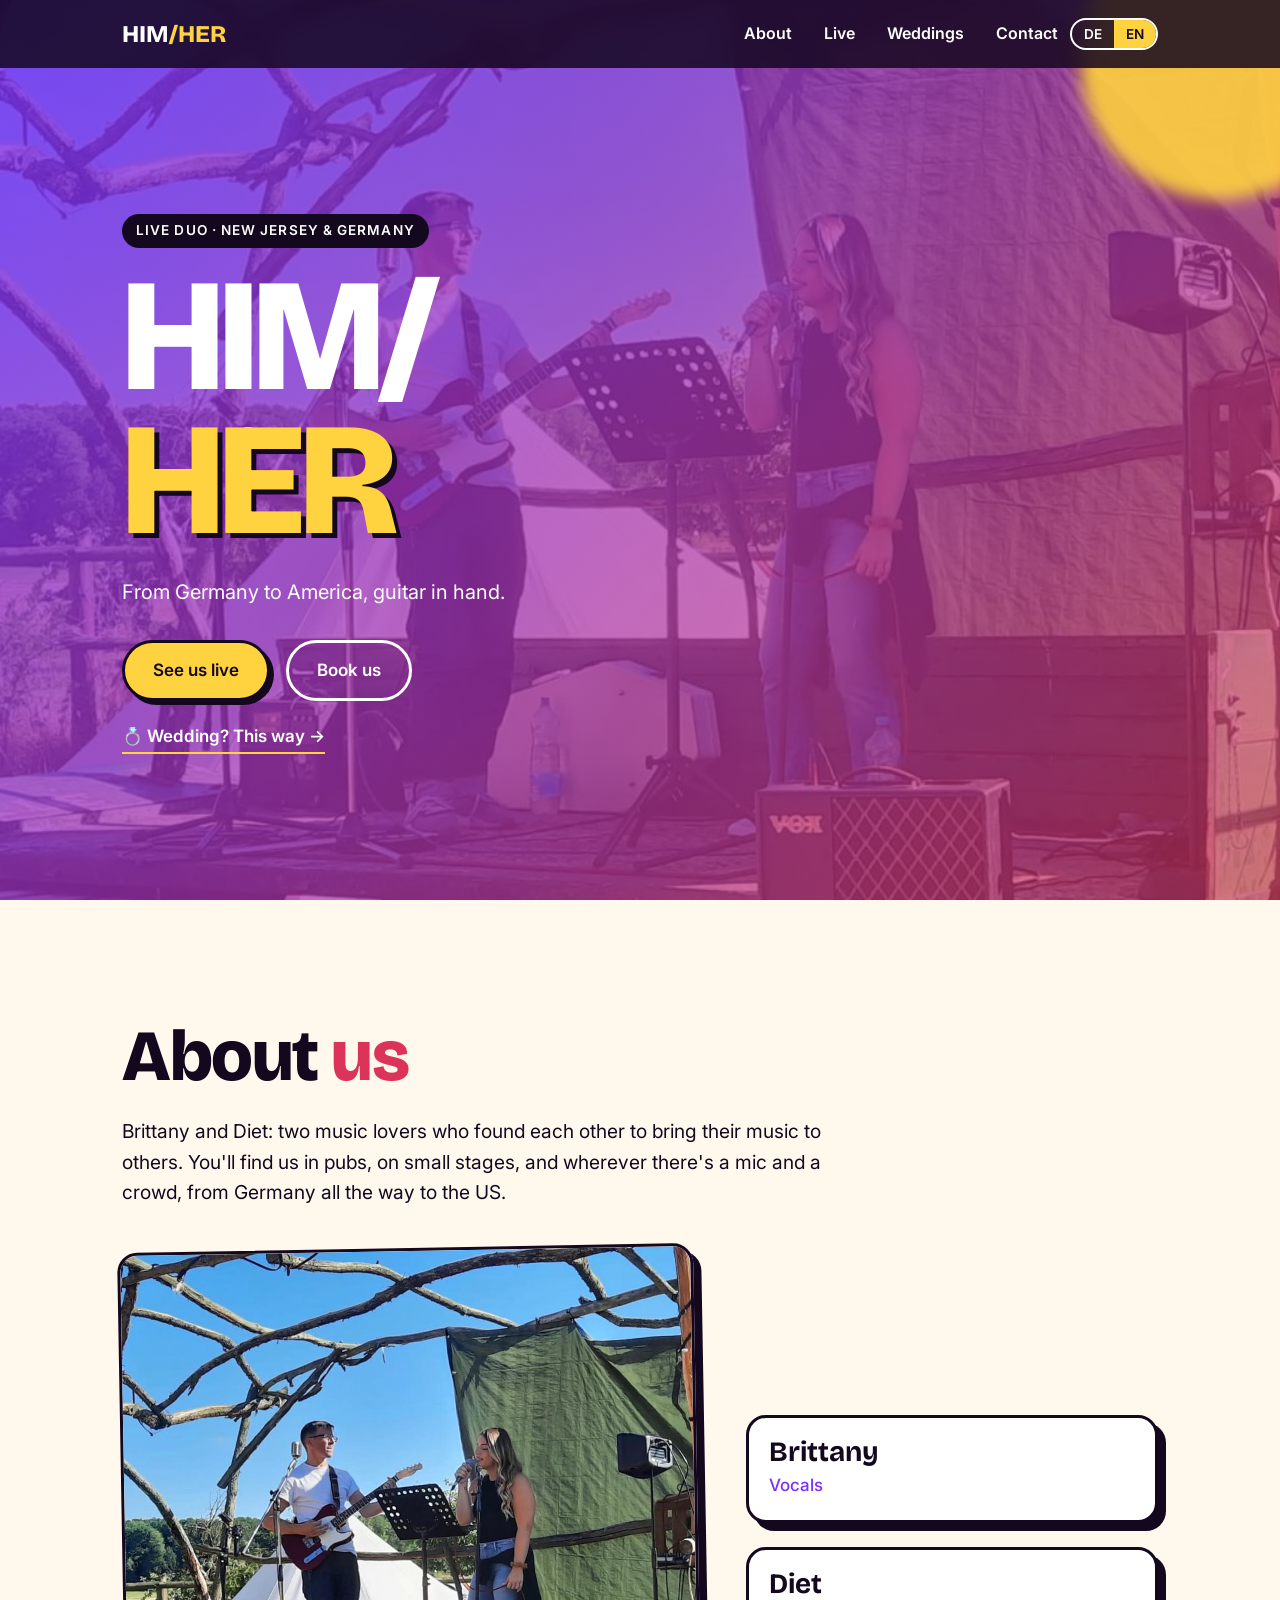
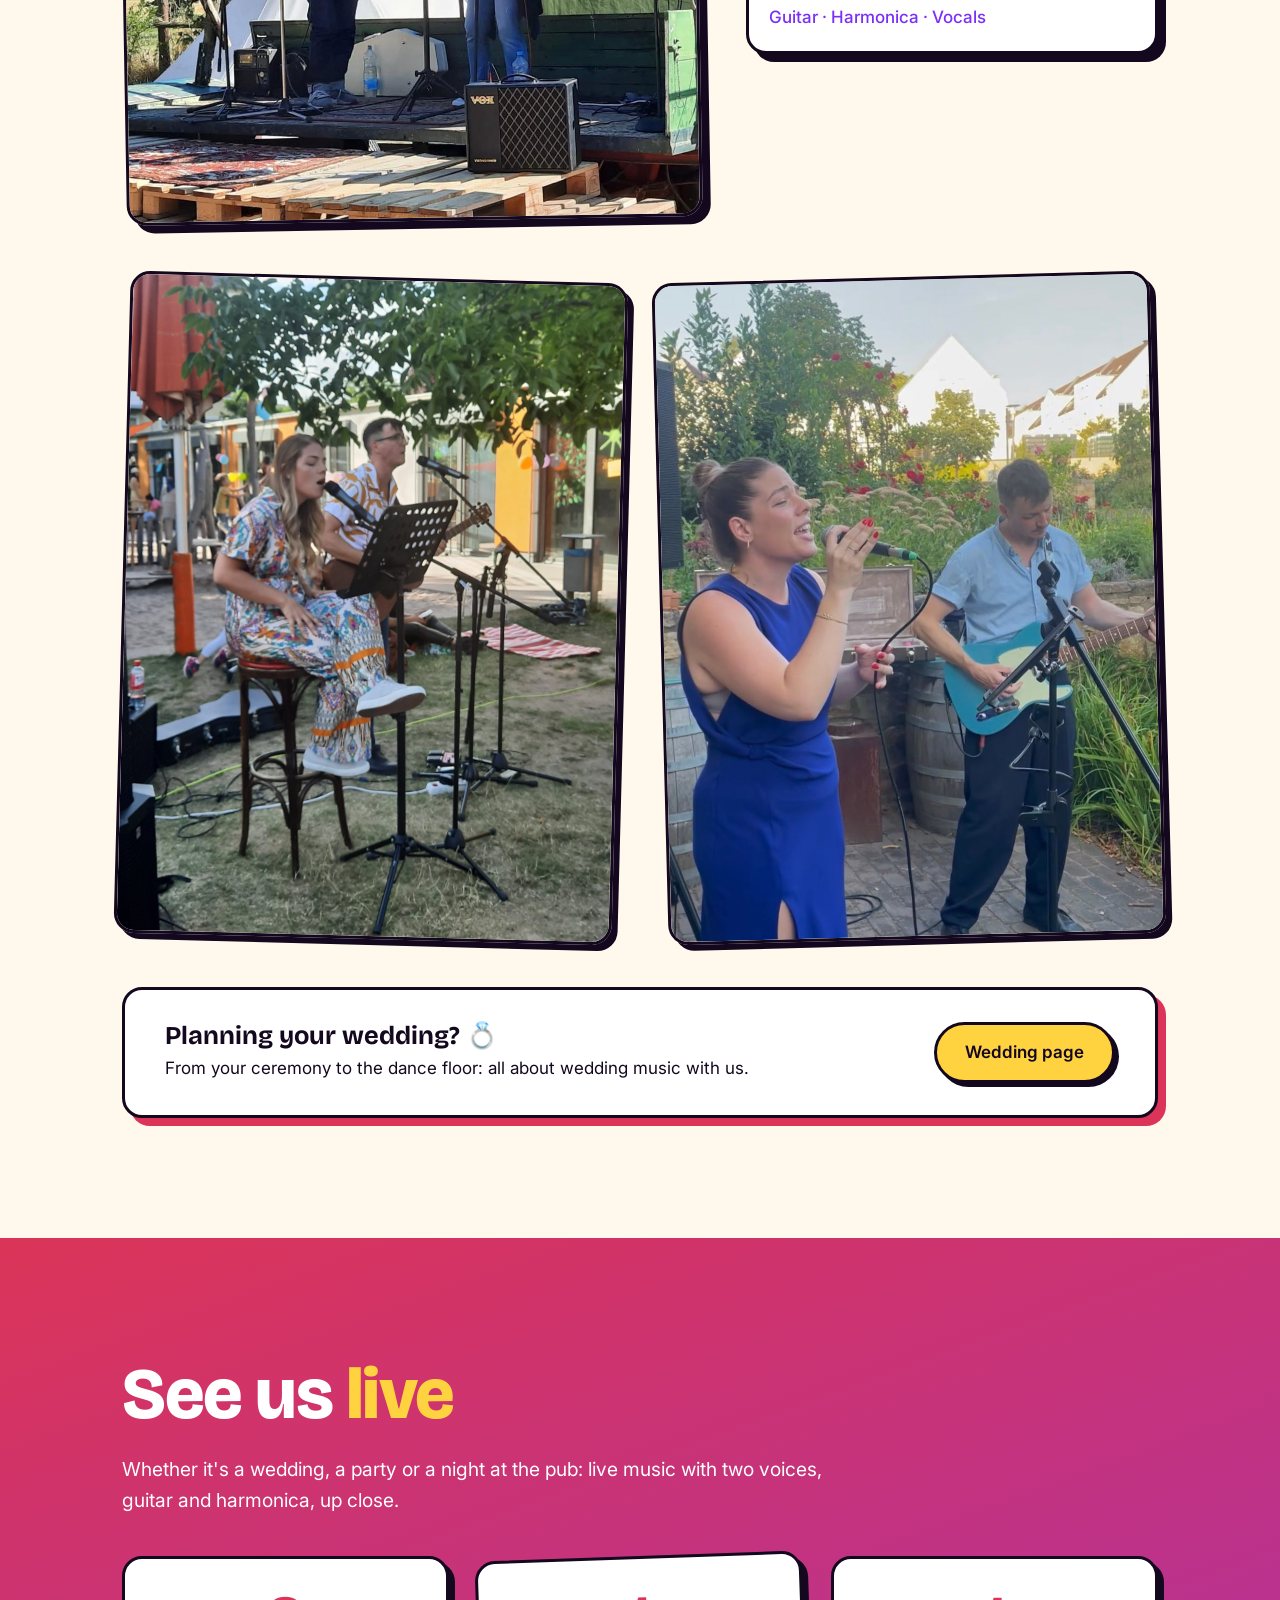
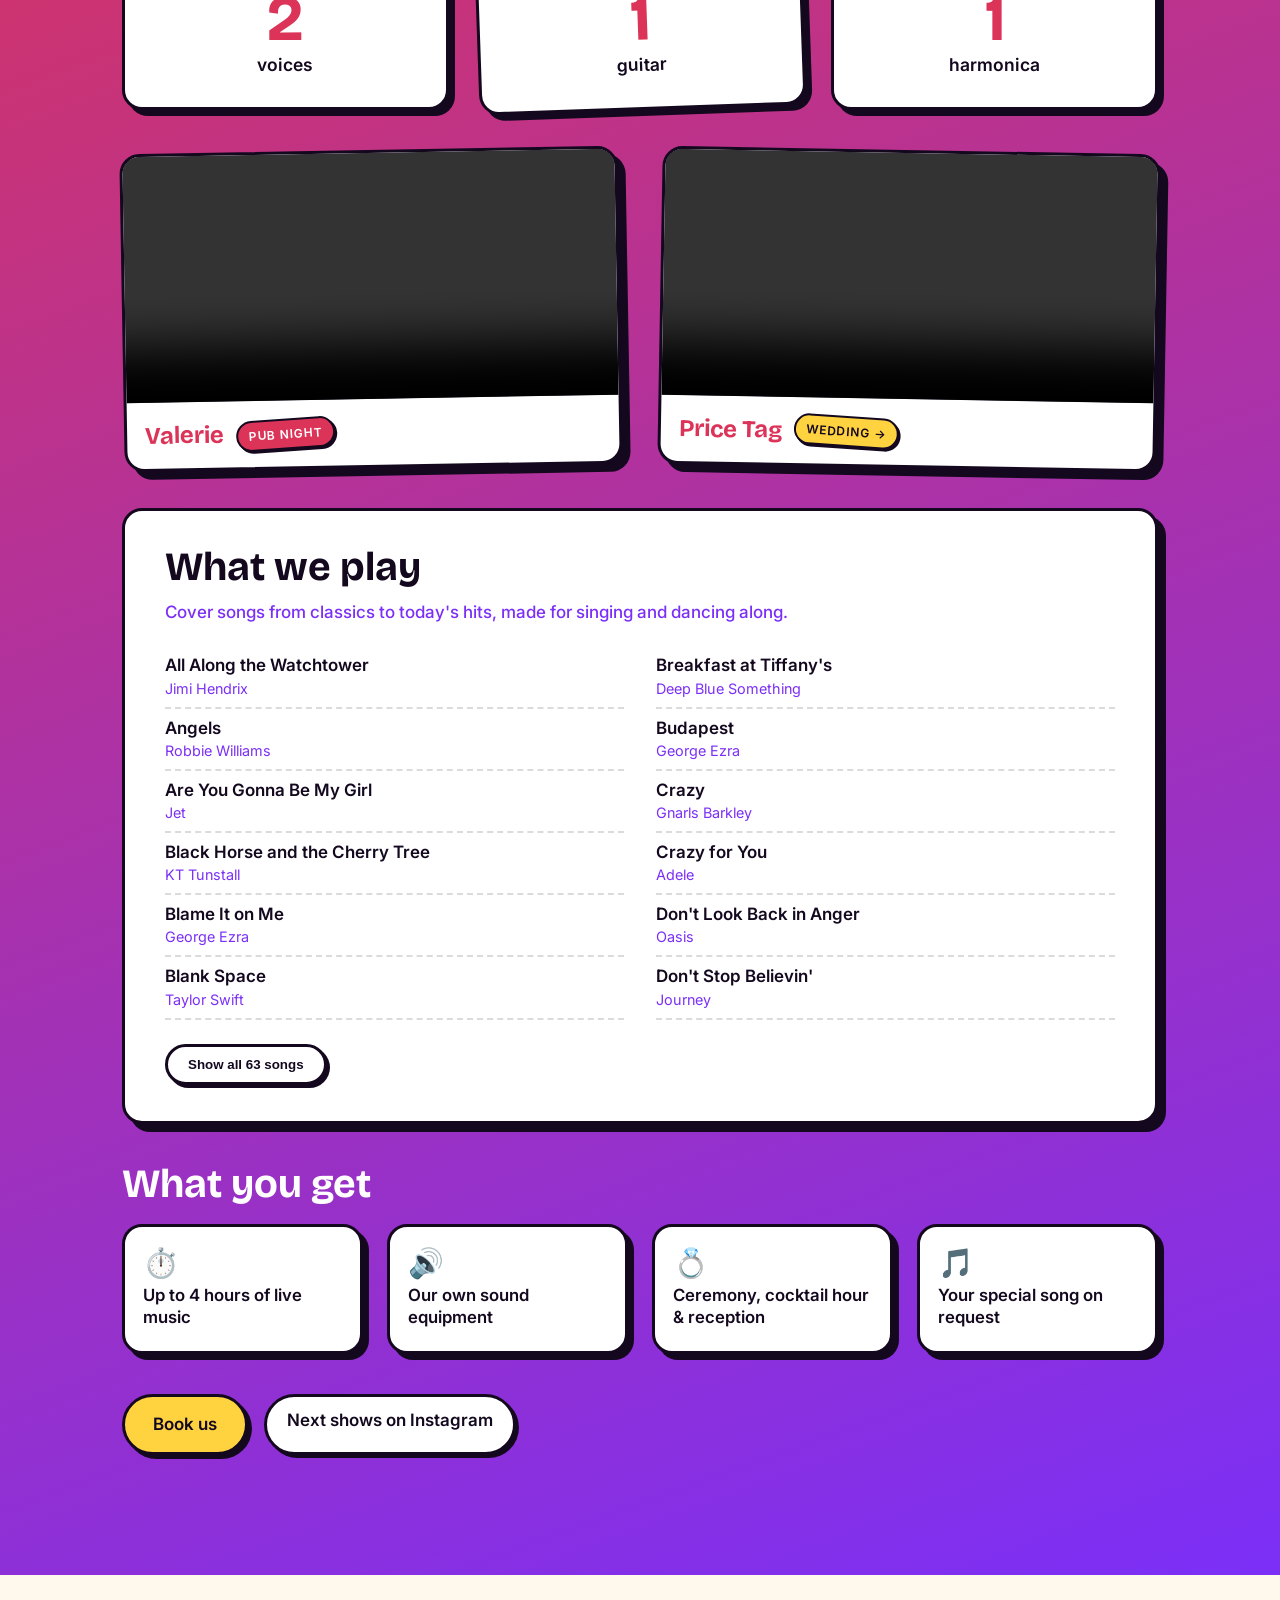
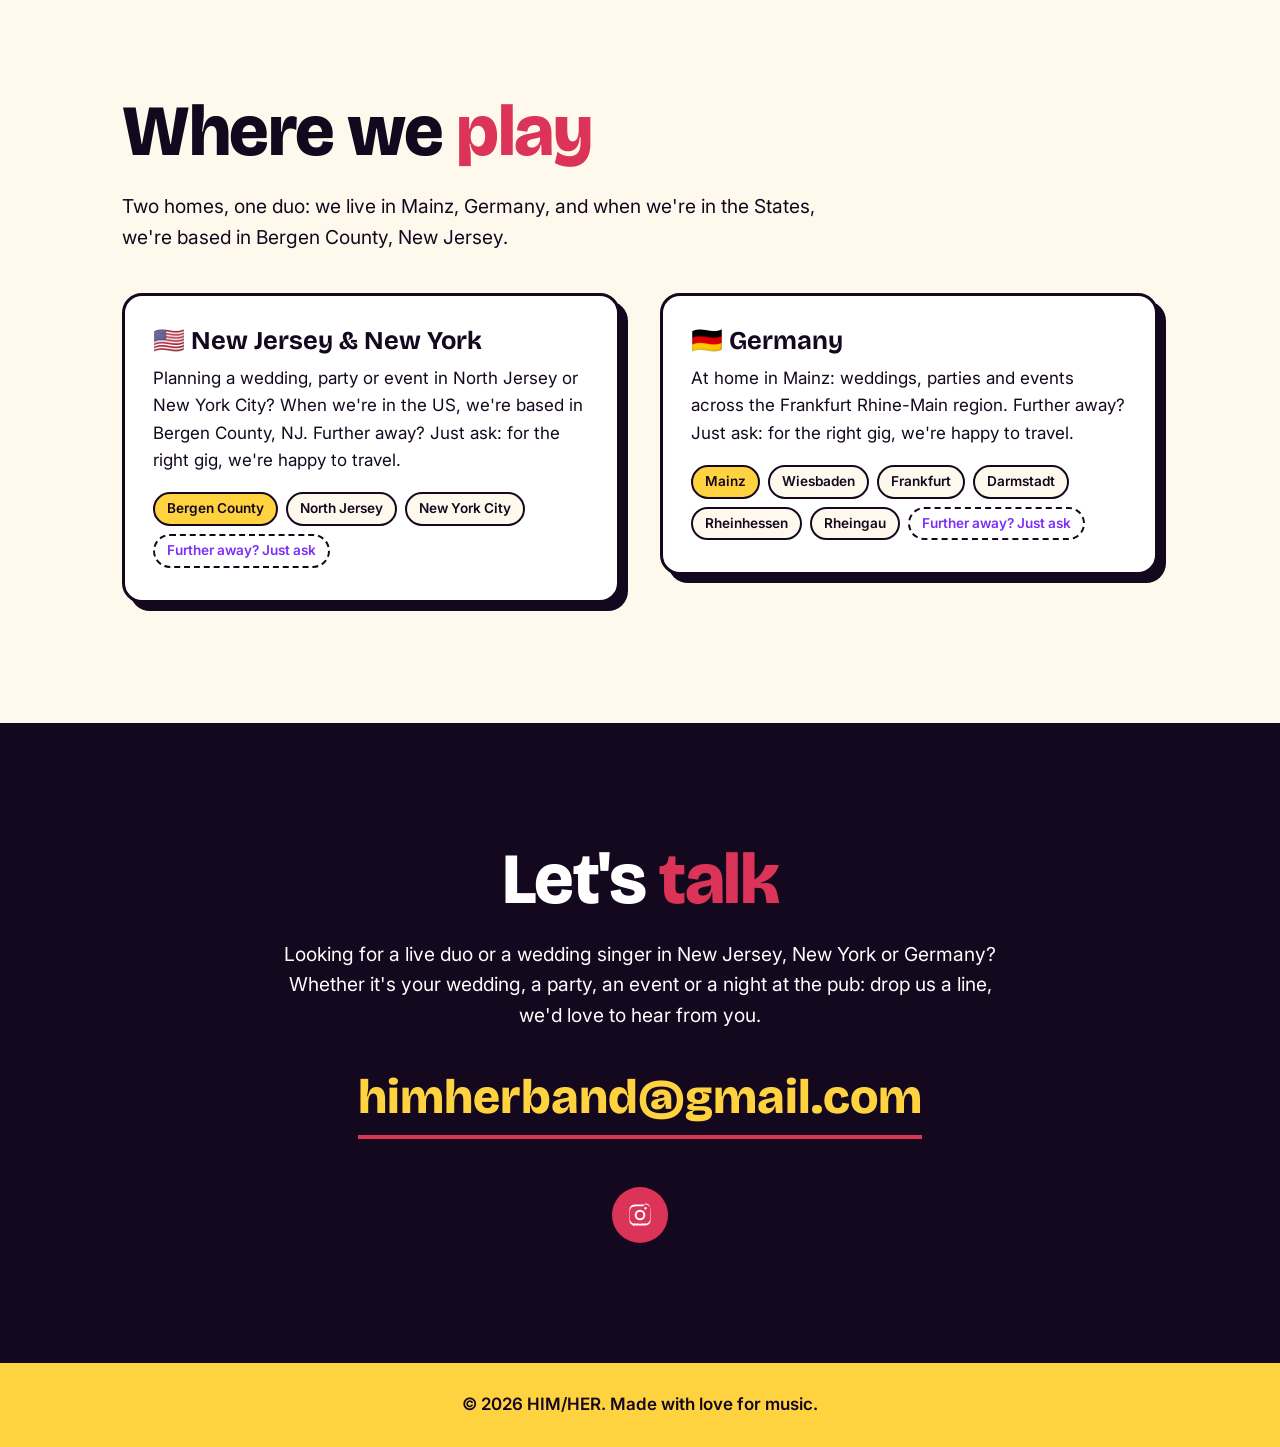
==== commit 9d6184e2: "Link to the wedding page from the hero and the wedding video sticker Co-Authored-By: Claude Opus 5.5" ====
--- a/en/index.html
+++ b/en/index.html
@@ -128,6 +128,7 @@
           <a href="#live" class="btn btn-primary">See us live</a>
           <a href="#contact" class="btn btn-ghost">Book us</a>
         </div>
+        <a href="weddings/" class="hero-wedding-link">💍 Wedding? This way →</a>
       </div>
     </section>
 
@@ -225,7 +226,7 @@
             </video>
             <figcaption>
               <strong>Price Tag</strong>
-              <span class="tag tag-yellow">Wedding</span>
+              <a href="weddings/" class="tag tag-yellow tag-link" title="Go to the wedding page">Wedding →</a>
             </figcaption>
           </figure>
         </div>
--- a/css/style.css
+++ b/css/style.css
@@ -505,6 +505,24 @@
   color: var(--ink);
   transform: rotate(3deg);
 }
+/* Clickable sticker (the "Wedding" tag links to the wedding page) */
+.tag-link {
+  text-decoration: none;
+  transition: transform .15s ease, box-shadow .15s ease;
+}
+.tag-link:hover { transform: rotate(3deg) translate(-2px, -2px); box-shadow: 4px 4px 0 var(--ink); }
+
+/* Small "Wedding? This way →" link under the hero buttons */
+.hero-wedding-link {
+  display: inline-block;
+  margin-top: 22px;
+  color: #fff;
+  font-weight: 600;
+  text-decoration: none;
+  border-bottom: 2px solid var(--yellow);
+  padding-bottom: 2px;
+}
+.hero-wedding-link:hover { color: var(--yellow); }
 
 /* Song list: a white card, 1 column on phones, 2-3 on bigger screens.
    With JS, only the first 12 songs show until "Show all" is pressed. */
